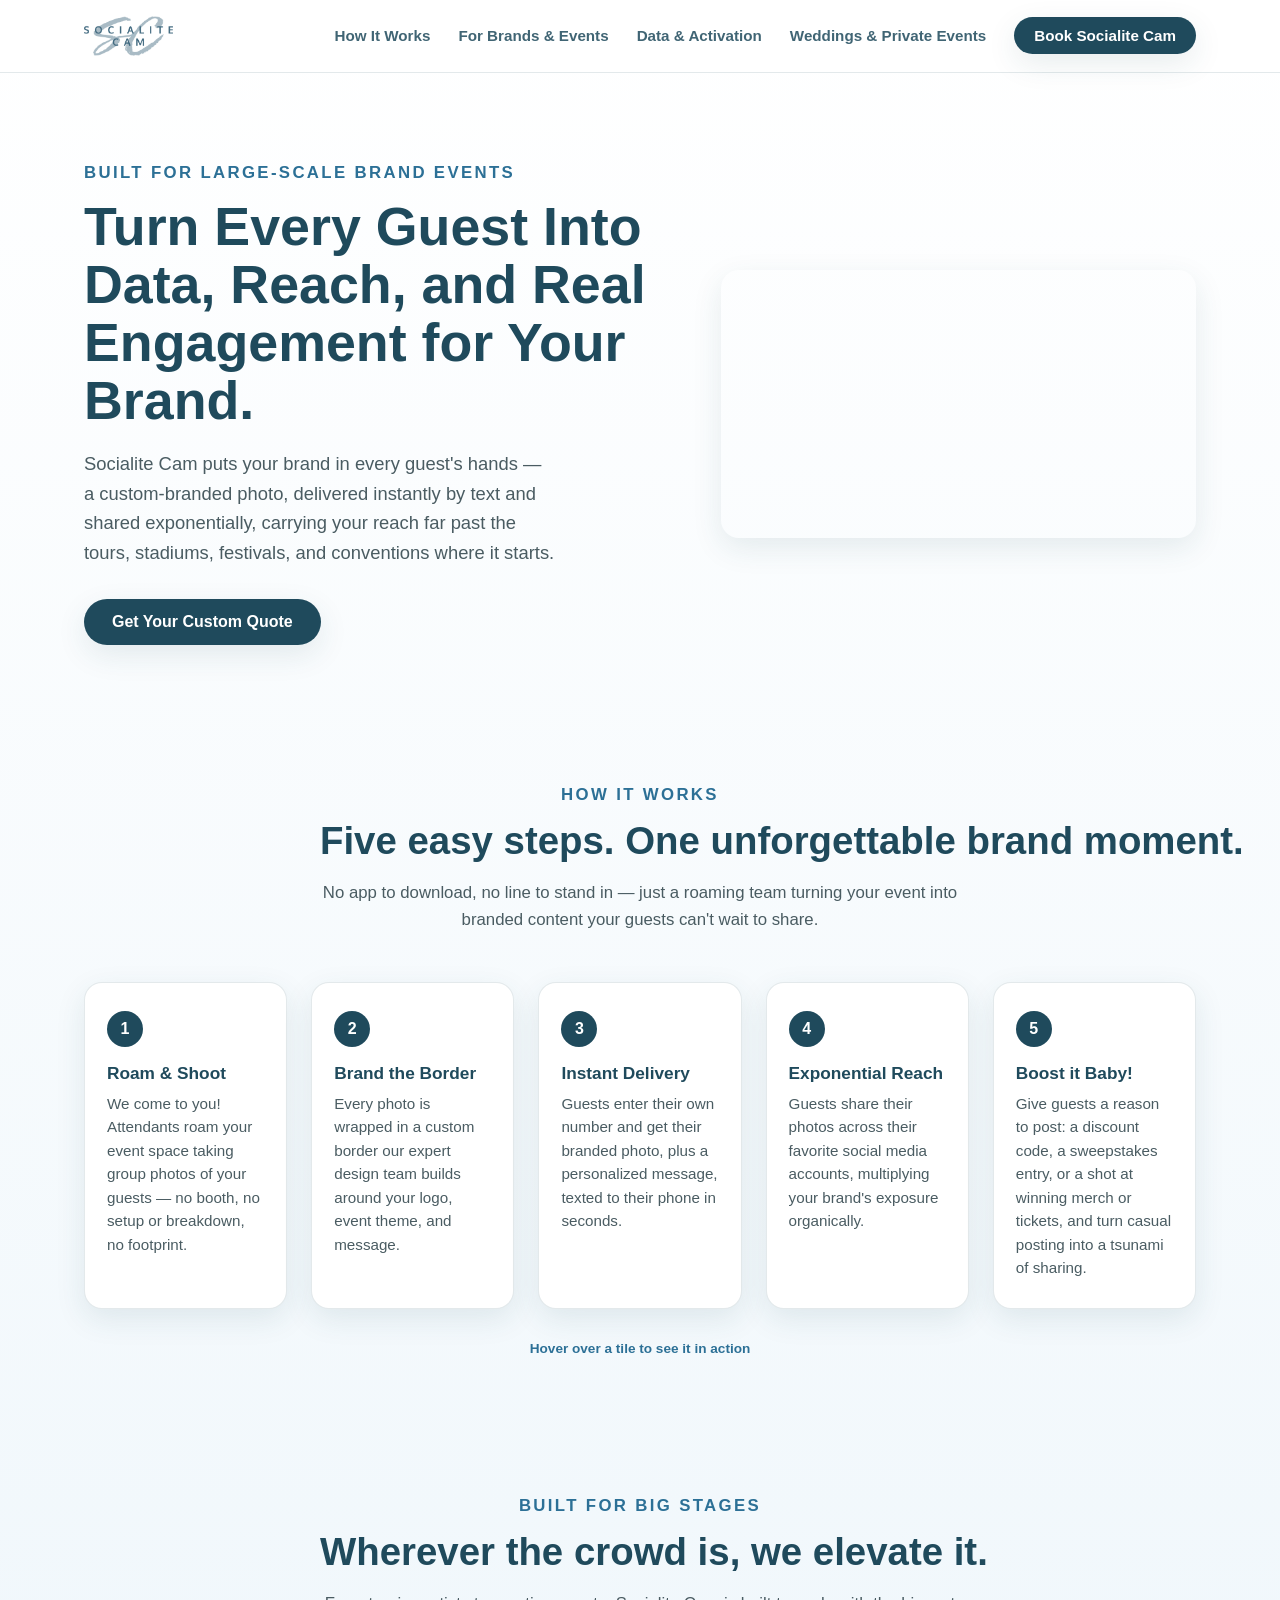
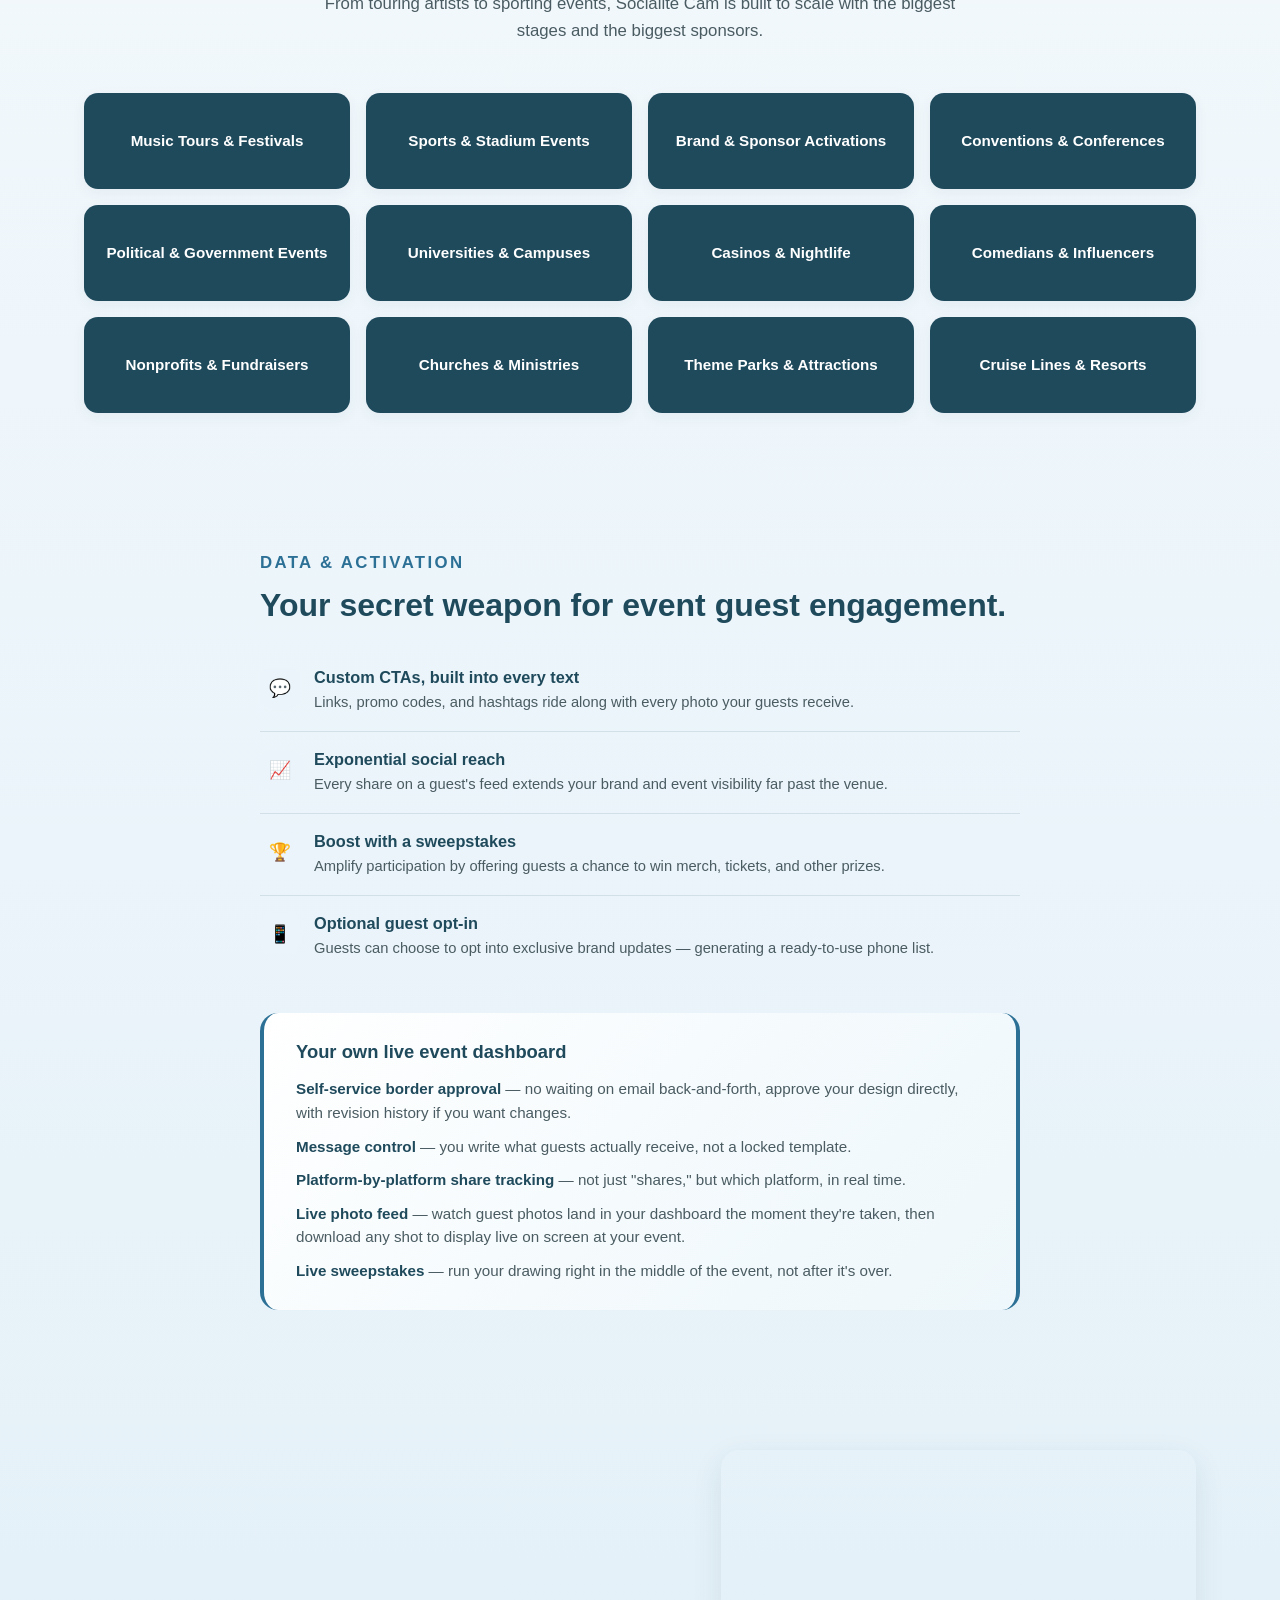
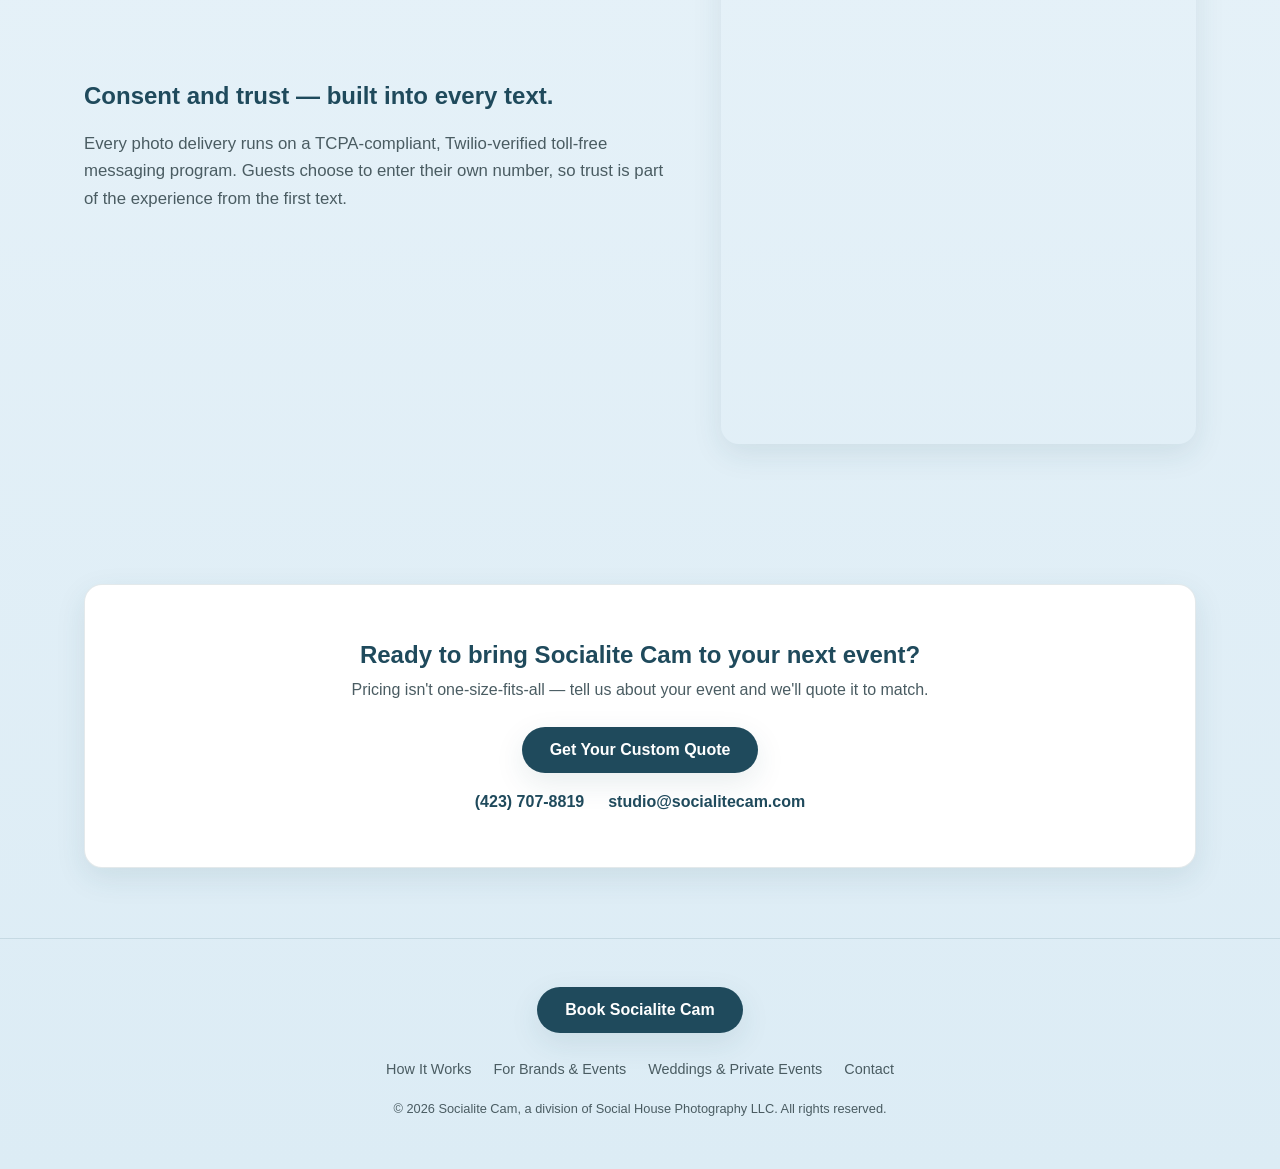
==== index.html @ a81a9933 "Fix How It Works heading centering and update copy to Five easy steps" ====
<!doctype html>
<html lang="en">
<head>
<meta charset="UTF-8" />
<meta name="viewport" content="width=device-width, initial-scale=1.0" />
<title>Socialite Cam — The Roaming Photo Experience for Brands Who Think Big</title>
<meta name="description" content="Socialite Cam is the branded, roaming photo experience for large-scale events — instant MMS delivery, custom activations, and exponential social reach." />
<link rel="stylesheet" href="assets/css/style.css" />
</head>
<body>

<nav class="site-nav">
  <div class="wrap">
    <a href="index.html" class="brand-logo">
      <img src="assets/images/SoCam Button2.png" alt="Socialite Cam" />
    </a>
    <ul class="nav-links">
      <li><a href="#how-it-works">How It Works</a></li>
      <li><a href="#for-brands">For Brands &amp; Events</a></li>
      <li><a href="#activation">Data &amp; Activation</a></li>
      <li><a href="weddings.html">Weddings &amp; Private Events</a></li>
      <li><a href="#contact" class="nav-cta">Book Socialite Cam</a></li>
    </ul>
    <button class="nav-toggle" aria-label="Toggle menu">&#9776;</button>
  </div>
</nav>

<header class="hero">
  <div class="wrap">
    <div>
      <div class="eyebrow">Built for large-scale brand events</div>
      <h1>Turn Every Guest Into Data, Reach, and Real Engagement for Your Brand.</h1>
      <p class="lede">Socialite Cam puts your brand in every guest's hands — a custom-branded photo, delivered instantly by text and shared exponentially, carrying your reach far past the tours, stadiums, festivals, and conventions where it starts.</p>
      <div class="hero-ctas">
        <a href="#contact" class="btn btn-primary">Get Your Custom Quote</a>
      </div>
    </div>
    <div class="hero-media">
      <video class="hero-video" autoplay muted loop playsinline>
        <source src="assets/videos/SoCam-Horizontal-1.mp4" type="video/mp4" />
      </video>
    </div>
  </div>
</header>

<section id="how-it-works">
  <div class="wrap">
    <div class="section-head">
      <div class="eyebrow">How It Works</div>
      <h2 class="nowrap-heading">Five easy steps. One unforgettable brand moment.</h2>
      <p>No app to download, no line to stand in — just a roaming team turning your event into branded content your guests can't wait to share.</p>
    </div>
    <div class="steps">
      <div class="step-card">
        <div class="step-num">1</div>
        <h3>Roam &amp; Shoot</h3>
        <p>We come to you! Attendants roam your event space taking group photos of your guests — no booth, no setup or breakdown, no footprint.</p>
        <img class="step-reveal" src="assets/images/how it works/Roam & Shoot.png" alt="" loading="lazy" />
      </div>
      <div class="step-card">
        <div class="step-num">2</div>
        <h3>Brand the Border</h3>
        <p>Every photo is wrapped in a custom border our expert design team builds around your logo, event theme, and message.</p>
        <img class="step-reveal step-reveal--wide" src="assets/images/how it works/IMP_0015.JPG" alt="" loading="lazy" />
      </div>
      <div class="step-card">
        <div class="step-num">3</div>
        <h3>Instant Delivery</h3>
        <p>Guests enter their own number and get their branded photo, plus a personalized message, texted to their phone in seconds.</p>
        <img class="step-reveal" src="assets/images/how it works/Instant Delivery.png" alt="" loading="lazy" />
      </div>
      <div class="step-card">
        <div class="step-num">4</div>
        <h3>Exponential Reach</h3>
        <p>Guests share their photos across their favorite social media accounts, multiplying your brand's exposure organically.</p>
        <img class="step-reveal step-reveal--wide-sm" src="assets/images/how it works/Exponential Reach.png" alt="" loading="lazy" />
      </div>
      <div class="step-card">
        <div class="step-num">5</div>
        <h3>Boost it Baby!</h3>
        <p>Give guests a reason to post: a discount code, a sweepstakes entry, or a shot at winning merch or tickets, and turn casual posting into a tsunami of sharing.</p>
        <img class="step-reveal" src="assets/images/how it works/Boost It Baby.png" alt="" loading="lazy" />
      </div>
    </div>
    <p class="steps-hint">
      <span class="hint-hover">Hover over a tile to see it in action</span>
      <span class="hint-tap">Tap a tile to see it in action</span>
    </p>
  </div>
</section>

<section id="for-brands">
  <div class="wrap">
    <div class="section-head">
      <div class="eyebrow">Built For Big Stages</div>
      <h2 class="nowrap-heading">Wherever the crowd is, we elevate it.</h2>
      <p>From touring artists to sporting events, Socialite Cam is built to scale with the biggest stages and the biggest sponsors.</p>
    </div>
    <div class="vert-grid">
      <div class="vert-tile">Music Tours &amp; Festivals</div>
      <div class="vert-tile">Sports &amp; Stadium Events</div>
      <div class="vert-tile">Brand &amp; Sponsor Activations</div>
      <div class="vert-tile">Conventions &amp; Conferences</div>
      <div class="vert-tile">Political &amp; Government Events</div>
      <div class="vert-tile">Universities &amp; Campuses</div>
      <div class="vert-tile">Casinos &amp; Nightlife</div>
      <div class="vert-tile">Comedians &amp; Influencers</div>
      <div class="vert-tile">Nonprofits &amp; Fundraisers</div>
      <div class="vert-tile">Churches &amp; Ministries</div>
      <div class="vert-tile">Theme Parks &amp; Attractions</div>
      <div class="vert-tile">Cruise Lines &amp; Resorts</div>
    </div>
  </div>
</section>

<section id="activation">
  <div class="wrap">
    <div class="feature-full">
      <div class="eyebrow">Data &amp; Activation</div>
      <h2 style="color:var(--sc-navy); font-size:2rem; margin-top:0;">Your secret weapon for event guest engagement.</h2>
      <ul class="feature-list">
        <li>
          <div class="feature-icon">&#128172;</div>
          <div>
            <h4>Custom CTAs, built into every text</h4>
            <p>Links, promo codes, and hashtags ride along with every photo your guests receive.</p>
          </div>
        </li>
        <li>
          <div class="feature-icon">&#128200;</div>
          <div>
            <h4>Exponential social reach</h4>
            <p>Every share on a guest's feed extends your brand and event visibility far past the venue.</p>
          </div>
        </li>
        <li>
          <div class="feature-icon">&#127942;</div>
          <div>
            <h4>Boost with a sweepstakes</h4>
            <p>Amplify participation by offering guests a chance to win merch, tickets, and other prizes.</p>
          </div>
        </li>
        <li>
          <div class="feature-icon">&#128241;</div>
          <div>
            <h4>Optional guest opt-in</h4>
            <p>Guests can choose to opt into exclusive brand updates — generating a ready-to-use phone list.</p>
          </div>
        </li>
      </ul>
      <div class="dashboard-breakout">
        <h3>Your own live event dashboard</h3>
        <ul class="dashboard-points">
          <li><strong>Self-service border approval</strong> — no waiting on email back-and-forth, approve your design directly, with revision history if you want changes.</li>
          <li><strong>Message control</strong> — you write what guests actually receive, not a locked template.</li>
          <li><strong>Platform-by-platform share tracking</strong> — not just "shares," but which platform, in real time.</li>
          <li><strong>Live photo feed</strong> — watch guest photos land in your dashboard the moment they're taken, then download any shot to display live on screen at your event.</li>
          <li><strong>Live sweepstakes</strong> — run your drawing right in the middle of the event, not after it's over.</li>
        </ul>
      </div>
    </div>
  </div>
</section>

<section id="trust">
  <div class="wrap">
    <div class="feature-split">
      <div class="trust-card">
        <h2>Consent and trust — built into every text.</h2>
        <p>Every photo delivery runs on a TCPA-compliant, Twilio-verified toll-free messaging program. Guests choose to enter their own number, so trust is part of the experience from the first text.</p>
      </div>
      <div class="hero-media">
        <div class="hero-carousel" id="trustCarousel"></div>
      </div>
    </div>
  </div>
</section>

<section id="contact">
  <div class="wrap">
    <div class="cta-band">
      <h2>Ready to bring Socialite Cam to your next event?</h2>
      <p>Pricing isn't one-size-fits-all — tell us about your event and we'll quote it to match.</p>
      <a href="mailto:studio@socialitecam.com" class="btn btn-primary">Get Your Custom Quote</a>
      <div class="contact-links">
        <a href="tel:+14237078819">(423) 707-8819</a>
        <a href="mailto:studio@socialitecam.com">studio@socialitecam.com</a>
      </div>
    </div>
  </div>
</section>

<footer class="site-footer">
  <div class="wrap footer-top">
    <a href="mailto:studio@socialitecam.com" class="btn btn-primary">Book Socialite Cam</a>
  </div>
  <div class="wrap">
    <ul class="footer-links">
      <li><a href="#how-it-works">How It Works</a></li>
      <li><a href="#for-brands">For Brands &amp; Events</a></li>
      <li><a href="weddings.html">Weddings &amp; Private Events</a></li>
      <li><a href="#contact">Contact</a></li>
    </ul>
  </div>
  <p class="footer-fine">&copy; 2026 Socialite Cam, a division of Social House Photography LLC. All rights reserved.</p>
</footer>

<script src="assets/js/main.js"></script>
</body>
</html>
---- assets/css/style.css ----
:root {
  --sc-navy: #1f4a5c;
  --sc-blue: #2c7096;
  --sc-blue-light: #5b9bc2;
  --sc-bg-light: #eaf4fa;
  --sc-white: #ffffff;
  --sc-ink: #1c2b30;
  --sc-ink-soft: #4a5c62;
  --sc-border: rgba(31, 74, 92, 0.12);
  --sc-shadow: 0 10px 30px rgba(31, 74, 92, 0.10);
  --sc-radius: 18px;
  --sc-max: 1160px;
}

* { box-sizing: border-box; }

html { }

body {
  margin: 0;
  font-family: -apple-system, BlinkMacSystemFont, "Segoe UI", Helvetica, Arial, sans-serif;
  color: var(--sc-ink);
  background: linear-gradient(180deg, #ffffff 0%, #eef6fb 45%, #dcecf5 100%);
  min-height: 100vh;
}

img { max-width: 100%; display: block; }

a { color: inherit; }

.wrap {
  max-width: var(--sc-max);
  margin: 0 auto;
  padding: 0 24px;
}

/* ---------- Nav ---------- */
.site-nav {
  position: sticky;
  top: 0;
  z-index: 100;
  background: rgba(255, 255, 255, 0.82);
  backdrop-filter: saturate(180%) blur(14px);
  -webkit-backdrop-filter: saturate(180%) blur(14px);
  border-bottom: 1px solid var(--sc-border);
}

.site-nav .wrap {
  display: flex;
  align-items: center;
  justify-content: space-between;
  height: 72px;
}

.brand-logo img {
  height: 40px;
  width: auto;
}

.nav-links {
  display: flex;
  align-items: center;
  gap: 28px;
  list-style: none;
  margin: 0;
  padding: 0;
}

.nav-links a {
  text-decoration: none;
  font-size: 0.95rem;
  font-weight: 600;
  color: var(--sc-navy);
  opacity: 0.85;
  transition: opacity 0.15s ease;
}

.nav-links a:hover { opacity: 1; }

.nav-cta {
  background: var(--sc-navy);
  color: var(--sc-white) !important;
  padding: 10px 20px;
  border-radius: 999px;
  opacity: 1 !important;
  box-shadow: var(--sc-shadow);
}

.nav-toggle {
  display: none;
  background: none;
  border: none;
  font-size: 1.6rem;
  color: var(--sc-navy);
  cursor: pointer;
}

/* ---------- Buttons ---------- */
.btn {
  display: inline-flex;
  align-items: center;
  gap: 8px;
  padding: 14px 28px;
  border-radius: 999px;
  font-weight: 700;
  font-size: 1rem;
  text-decoration: none;
  border: none;
  cursor: pointer;
  transition: transform 0.15s ease, box-shadow 0.15s ease;
}

.btn-primary {
  background: var(--sc-navy);
  color: var(--sc-white);
  box-shadow: var(--sc-shadow);
}

.btn-primary:hover { transform: translateY(-2px); }

.btn-ghost {
  background: transparent;
  color: var(--sc-navy);
  border: 2px solid var(--sc-navy);
}

.btn-ghost:hover { background: rgba(31, 74, 92, 0.06); }

/* ---------- Hero ---------- */
.hero {
  padding: 90px 0 70px;
}

.hero .wrap {
  display: grid;
  grid-template-columns: 1.1fr 0.9fr;
  gap: 56px;
  align-items: center;
}

.eyebrow {
  text-transform: uppercase;
  letter-spacing: 0.14em;
  font-size: 1.05rem;
  font-weight: 700;
  color: var(--sc-blue);
  margin-bottom: 14px;
}

.hero h1 {
  font-size: clamp(2.2rem, 4.2vw, 3.4rem);
  line-height: 1.08;
  margin: 0 0 20px;
  color: var(--sc-navy);
}

.hero p.lede {
  font-size: 1.15rem;
  line-height: 1.6;
  color: var(--sc-ink-soft);
  margin: 0 0 32px;
  max-width: 46ch;
}

.hero-ctas { display: flex; gap: 14px; flex-wrap: wrap; }

.hero-media {
  width: 100%;
  margin-left: auto;
}

.hero-carousel {
  position: relative;
  width: 100%;
  border-radius: var(--sc-radius);
  overflow: hidden;
  box-shadow: var(--sc-shadow);
  background: transparent;
  aspect-ratio: 4/5;
  transition: aspect-ratio 0.5s ease;
}

.hero-video {
  display: block;
  width: 100%;
  aspect-ratio: 16/9;
  border-radius: var(--sc-radius);
  box-shadow: var(--sc-shadow);
  object-fit: cover;
}

.carousel-slide {
  position: absolute;
  inset: 0;
  width: 100%;
  height: 100%;
  object-fit: contain;
  opacity: 0;
  transition: opacity 0.8s ease;
}

.carousel-slide.active { opacity: 1; }

/* ---------- Sections ---------- */
section { padding: 70px 0; scroll-margin-top: 100px; }

.section-head {
  text-align: center;
  max-width: 640px;
  margin: 0 auto 48px;
}

.section-head .eyebrow { justify-content: center; display: flex; }

.section-head h2 {
  font-size: clamp(1.8rem, 3vw, 2.4rem);
  color: var(--sc-navy);
  margin: 0 0 12px;
}

@media (min-width: 700px) {
  .nowrap-heading {
    white-space: nowrap;
    width: fit-content;
    margin-left: auto;
    margin-right: auto;
  }
}

.section-head p {
  color: var(--sc-ink-soft);
  font-size: 1.05rem;
  line-height: 1.6;
}

/* ---------- How it works ---------- */
.steps {
  display: grid;
  grid-template-columns: repeat(auto-fit, minmax(200px, 1fr));
  gap: 24px;
}

.step-card {
  position: relative;
  z-index: 1;
  background: var(--sc-white);
  border-radius: var(--sc-radius);
  padding: 28px 22px;
  box-shadow: var(--sc-shadow);
  border: 1px solid var(--sc-border);
}

.step-reveal {
  position: absolute;
  top: 50%;
  left: 50%;
  width: auto;
  height: auto;
  max-width: min(440px, 85vw);
  max-height: 60vh;
  object-fit: contain;
  border-radius: 12px;
  opacity: 0;
  transform: translate(-50%, -50%) scale(0.85);
  transition: transform 0.35s ease, opacity 0.35s ease, box-shadow 0.35s ease;
  pointer-events: none;
}

.step-reveal.step-reveal--wide {
  max-width: min(640px, 90vw);
}

.step-reveal.step-reveal--wide-sm {
  max-width: min(560px, 88vw);
  max-height: 68vh;
}

.step-card:hover,
.step-card.active {
  z-index: 20;
}

.step-card:hover .step-reveal,
.step-card.active .step-reveal {
  opacity: 1;
  transform: translate(-50%, -50%) scale(1);
  box-shadow: 0 24px 50px rgba(0, 0, 0, 0.35);
}

.step-num {
  width: 36px;
  height: 36px;
  border-radius: 50%;
  background: var(--sc-navy);
  color: var(--sc-white);
  display: flex;
  align-items: center;
  justify-content: center;
  font-weight: 700;
  margin-bottom: 16px;
}

.step-card h3 { margin: 0 0 8px; font-size: 1.08rem; color: var(--sc-navy); }
.step-card p { margin: 0; color: var(--sc-ink-soft); font-size: 0.95rem; line-height: 1.55; }

.steps-hint {
  margin: 32px 0 0;
  text-align: center;
  font-size: 0.85rem;
  font-weight: 600;
  color: var(--sc-blue);
}

.hint-tap { display: none; }

@media (hover: none) {
  .hint-hover { display: none; }
  .hint-tap { display: inline; }
}

/* ---------- Verticals grid ---------- */
.vert-grid {
  display: grid;
  grid-template-columns: repeat(4, 1fr);
  gap: 16px;
}

.vert-tile {
  display: flex;
  align-items: center;
  justify-content: center;
  min-height: 96px;
  background: var(--sc-navy);
  border: 1px solid var(--sc-border);
  border-radius: 14px;
  padding: 20px 16px;
  text-align: center;
  font-weight: 600;
  color: var(--sc-white);
  font-size: 0.95rem;
  box-shadow: 0 4px 14px rgba(31, 74, 92, 0.06);
  transition: transform 0.2s ease, box-shadow 0.2s ease;
}

.vert-tile:hover {
  transform: scale(1.05) rotate(-1deg);
  box-shadow: 0 10px 22px rgba(31, 74, 92, 0.18);
}

/* ---------- Feature list (data & activation) ---------- */
.feature-split {
  display: grid;
  grid-template-columns: 1fr 1fr;
  gap: 56px;
  align-items: center;
}

#trust .feature-split {
  grid-template-columns: 1.1fr 0.9fr;
}

.feature-full {
  max-width: 760px;
  margin: 0 auto;
}

.feature-list { list-style: none; margin: 0; padding: 0; }

.feature-list li {
  display: flex;
  gap: 14px;
  padding: 18px 0;
  border-bottom: 1px solid var(--sc-border);
}

.feature-list li:last-child { border-bottom: none; }

.feature-icon {
  flex: none;
  width: 40px;
  height: 40px;
  border-radius: 10px;
  background: var(--sc-bg-light);
  color: var(--sc-navy);
  display: flex;
  align-items: center;
  justify-content: center;
  font-size: 1.1rem;
}

.feature-list h4 { margin: 0 0 4px; color: var(--sc-navy); font-size: 1.02rem; }
.feature-list p { margin: 0; color: var(--sc-ink-soft); font-size: 0.92rem; line-height: 1.5; }

.feature-media img { border-radius: var(--sc-radius); box-shadow: var(--sc-shadow); }

.dashboard-breakout {
  margin-top: 36px;
  padding: 28px 32px;
  background: linear-gradient(135deg, #ffffff 0%, #f6fbfd 45%, #eef7fb 100%);
  border-radius: var(--sc-radius);
  border-left: 4px solid var(--sc-blue);
  border-right: 4px solid var(--sc-blue);
}

.dashboard-breakout h3 {
  margin: 0 0 14px;
  color: var(--sc-navy);
  font-size: 1.15rem;
}

.dashboard-points {
  margin: 0;
  padding: 0;
  list-style: none;
  display: flex;
  flex-direction: column;
  gap: 10px;
}

.dashboard-points li {
  color: var(--sc-ink-soft);
  font-size: 0.95rem;
  line-height: 1.55;
}

.dashboard-points strong {
  color: var(--sc-navy);
}

/* ---------- Trust ---------- */
.trust-card {
  text-align: left;
}

.trust-card h2 { margin-top: 0; color: var(--sc-navy); }
.trust-card p { color: var(--sc-ink-soft); font-size: 1.05rem; line-height: 1.65; margin: 0; }

/* ---------- CTA / contact ---------- */
.cta-band {
  background: var(--sc-white);
  border: 1px solid var(--sc-border);
  border-radius: var(--sc-radius);
  padding: 56px;
  text-align: center;
  box-shadow: var(--sc-shadow);
}

.cta-band h2 { color: var(--sc-navy); margin: 0 0 12px; }
.cta-band p { color: var(--sc-ink-soft); margin: 0 0 28px; }

.contact-links {
  display: flex;
  gap: 24px;
  justify-content: center;
  flex-wrap: wrap;
  margin-top: 20px;
  font-weight: 600;
  color: var(--sc-navy);
}

.contact-links a { text-decoration: none; }
.contact-links a:hover { text-decoration: underline; }

/* ---------- Reassurance banner (private page) ---------- */
.reassure {
  background: var(--sc-bg-light);
  border: 1px solid var(--sc-border);
  border-radius: var(--sc-radius);
  padding: 32px 40px;
  display: flex;
  align-items: center;
  gap: 24px;
  max-width: 900px;
  margin: 0 auto;
}

.reassure .mark {
  flex: none;
  width: 52px;
  height: 52px;
  border-radius: 50%;
  background: var(--sc-navy);
  color: var(--sc-white);
  display: flex;
  align-items: center;
  justify-content: center;
  font-size: 1.4rem;
  font-weight: 700;
}

.reassure h3 { margin: 0 0 6px; color: var(--sc-navy); }
.reassure p { margin: 0; color: var(--sc-ink-soft); line-height: 1.55; }

/* ---------- Gallery ---------- */
.gallery {
  display: grid;
  grid-template-columns: repeat(3, 1fr);
  gap: 18px;
}

.gallery img {
  border-radius: 14px;
  aspect-ratio: 4/5;
  object-fit: cover;
  box-shadow: var(--sc-shadow);
}

/* ---------- Footer ---------- */
.site-footer {
  padding: 48px 0 40px;
  border-top: 1px solid var(--sc-border);
}

.site-footer .wrap {
  display: flex;
  justify-content: center;
  align-items: center;
  flex-wrap: wrap;
  gap: 20px;
}

.site-footer .footer-top {
  margin-bottom: 28px;
}

.footer-links {
  display: flex;
  gap: 22px;
  list-style: none;
  margin: 0;
  padding: 0;
  font-size: 0.9rem;
  color: var(--sc-ink-soft);
}

.footer-links a { text-decoration: none; }
.footer-links a:hover { text-decoration: underline; }

.footer-fine { font-size: 0.8rem; color: var(--sc-ink-soft); text-align: center; margin-top: 24px; }

/* ---------- Responsive ---------- */
@media (max-width: 900px) {
  .hero .wrap { grid-template-columns: 1fr; }
  .hero-media { order: -1; }
  .steps { grid-template-columns: repeat(2, 1fr); }
  .vert-grid { grid-template-columns: repeat(2, 1fr); }
  .feature-split { grid-template-columns: 1fr; }
  .gallery { grid-template-columns: repeat(2, 1fr); }
  .nav-links {
    position: fixed;
    top: 72px;
    left: 0;
    right: 0;
    background: var(--sc-white);
    flex-direction: column;
    align-items: flex-start;
    padding: 20px 24px 28px;
    border-bottom: 1px solid var(--sc-border);
    display: none;
    gap: 16px;
  }
  .nav-links.open { display: flex; }
  .nav-toggle { display: block; }
  .reassure { flex-direction: column; text-align: center; }
}

@media (max-width: 560px) {
  .steps { grid-template-columns: 1fr; }
  .vert-grid { grid-template-columns: 1fr 1fr; }
  .gallery { grid-template-columns: 1fr 1fr; }
  .cta-band { padding: 36px 22px; }
}

/* ---------- Dark mode ---------- */
@media (prefers-color-scheme: dark) {
  body {
    background: linear-gradient(180deg, #0f1e24 0%, #142b34 50%, #0c1a20 100%);
    color: #eaf2f5;
  }
  .site-nav { background: rgba(15, 30, 36, 0.82); border-bottom-color: rgba(255,255,255,0.08); }
  .nav-links a { color: #d9ecf3; }
  .brand-logo img { filter: brightness(0) invert(1); }
  .step-card, .cta-band, .feature-list li { background: #12262e; border-color: rgba(255,255,255,0.08); }
  .step-card p, .feature-list p, .cta-band p, .section-head p, .hero p.lede, .footer-links, .footer-fine, .contact-links { color: #a9c2ca; }
  .dashboard-breakout { background: linear-gradient(135deg, #0f1e24 0%, #15303a 50%, #0f1e24 100%); }
  .dashboard-points li { color: #a9c2ca; }
  .dashboard-breakout h3, .dashboard-points strong { color: #eaf2f5; }
  .reassure { background: #12262e; border-color: rgba(255,255,255,0.08); }
  .site-footer { border-top-color: rgba(255,255,255,0.08); }
  .btn-ghost { color: #eaf2f5; border-color: #eaf2f5; }
  .nav-links.open { background: #0f1e24; }
}
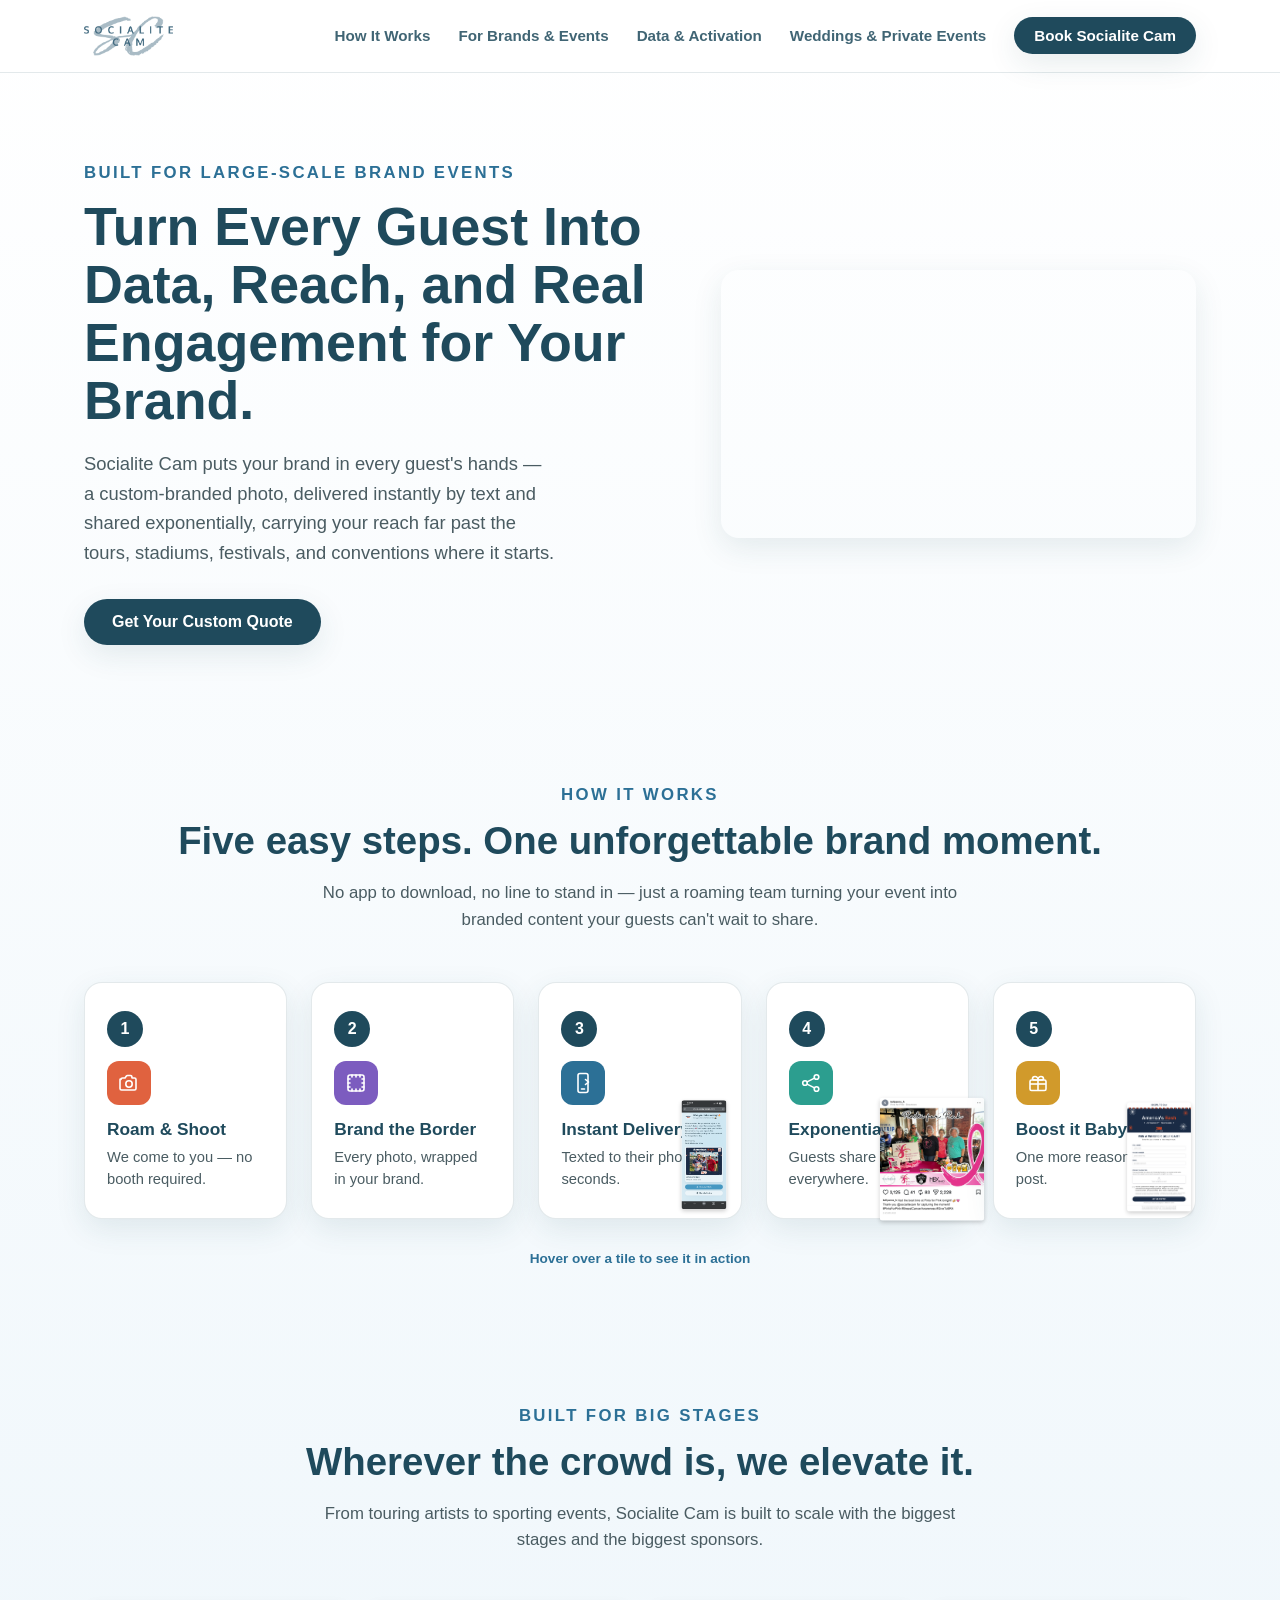
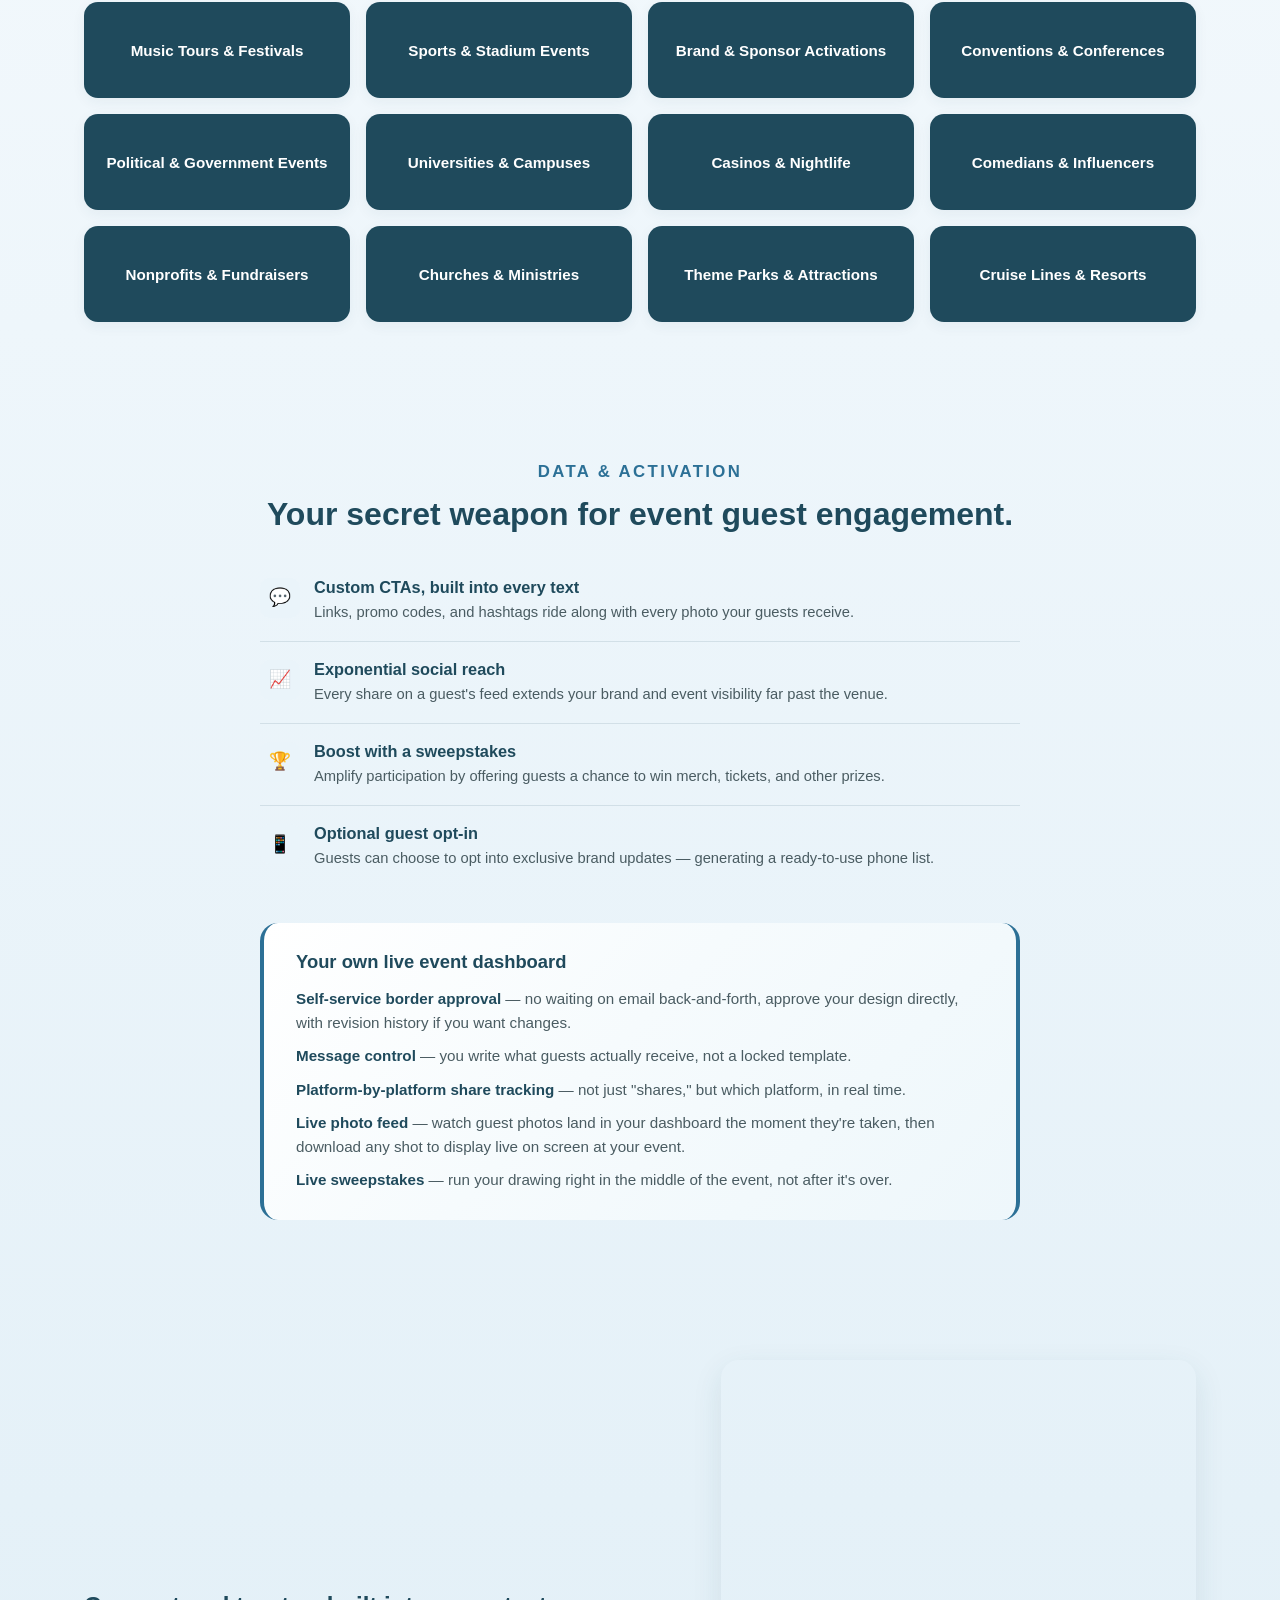
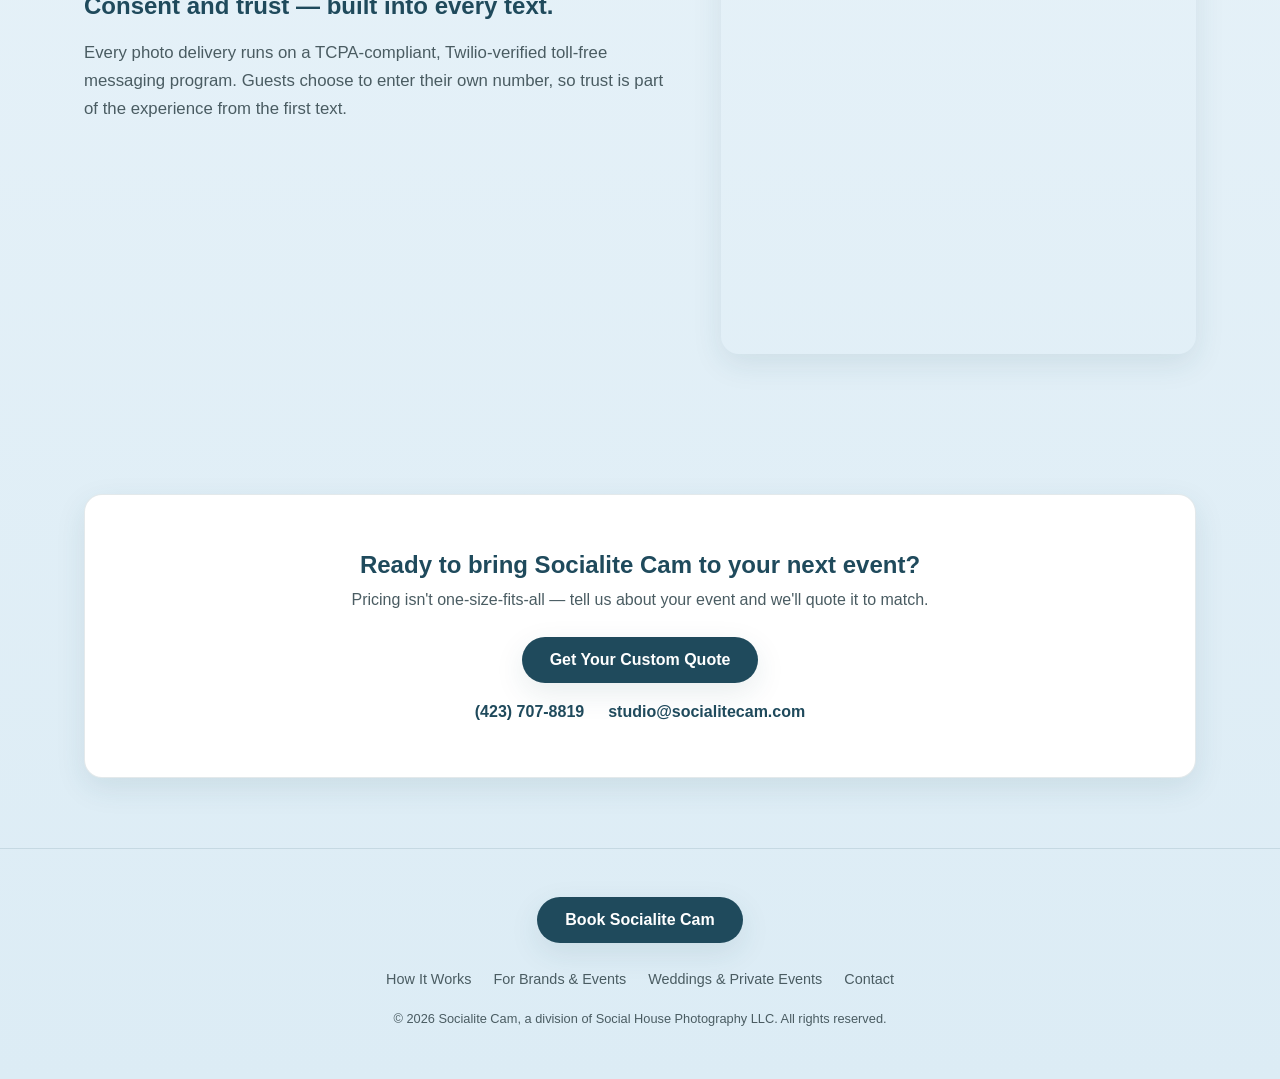
==== commit 97f1bfdd: "Redesign How It Works tiles: colorful icons, always-visible summary + photo peek, full reveal with c" ====
--- a/index.html
+++ b/index.html
@@ -53,33 +53,63 @@
     <div class="steps">
       <div class="step-card">
         <div class="step-num">1</div>
+        <div class="step-icon step-icon--coral">
+          <svg viewBox="0 0 24 24" fill="none" xmlns="http://www.w3.org/2000/svg"><path d="M4 8.5C4 7.67 4.67 7 5.5 7H8l1.2-1.8c.3-.45.8-.72 1.34-.72h2.92c.54 0 1.04.27 1.34.72L15 7h2.5c.83 0 1.5.67 1.5 1.5v9c0 .83-.67 1.5-1.5 1.5h-13C3.67 19 3 18.33 3 17.5v-9c0-.28.22-.5.5-.5H4z" stroke="white" stroke-width="1.6" stroke-linejoin="round"/><circle cx="12" cy="13" r="3.2" stroke="white" stroke-width="1.6"/></svg>
+        </div>
         <h3>Roam &amp; Shoot</h3>
-        <p>We come to you! Attendants roam your event space taking group photos of your guests — no booth, no setup or breakdown, no footprint.</p>
-        <img class="step-reveal" src="assets/images/how it works/Roam & Shoot.png" alt="" loading="lazy" />
+        <p class="step-summary">We come to you — no booth required.</p>
+        <div class="step-visual">
+          <img class="step-reveal-img" src="assets/images/SHP_6106.jpg" alt="" loading="lazy" />
+          <p class="step-caption">We come to you! Attendants roam your event space taking group photos of your guests — no booth, no setup or breakdown, no footprint.</p>
+        </div>
       </div>
       <div class="step-card">
         <div class="step-num">2</div>
+        <div class="step-icon step-icon--violet">
+          <svg viewBox="0 0 24 24" fill="none" xmlns="http://www.w3.org/2000/svg"><rect x="4" y="4" width="16" height="16" rx="2" stroke="white" stroke-width="1.6"/><path d="M4 8h2M4 12h2M4 16h2M18 8h2M18 12h2M18 16h2M8 4v2M12 4v2M16 4v2M8 18v2M12 18v2M16 18v2" stroke="white" stroke-width="1.6" stroke-linecap="round"/></svg>
+        </div>
         <h3>Brand the Border</h3>
-        <p>Every photo is wrapped in a custom border our expert design team builds around your logo, event theme, and message.</p>
-        <img class="step-reveal step-reveal--wide" src="assets/images/how it works/IMP_0015.JPG" alt="" loading="lazy" />
+        <p class="step-summary">Every photo, wrapped in your brand.</p>
+        <div class="step-visual step-visual--wide">
+          <img class="step-reveal-img" src="assets/images/how it works/IMP_0015.JPG" alt="" loading="lazy" />
+          <p class="step-caption">Every photo is wrapped in a custom border our expert design team builds around your logo, event theme, and message.</p>
+        </div>
       </div>
       <div class="step-card">
         <div class="step-num">3</div>
+        <div class="step-icon step-icon--blue">
+          <svg viewBox="0 0 24 24" fill="none" xmlns="http://www.w3.org/2000/svg"><rect x="7" y="2.5" width="10" height="19" rx="2" stroke="white" stroke-width="1.6"/><path d="M10.5 18h3" stroke="white" stroke-width="1.6" stroke-linecap="round"/><path d="M14.5 8.5l3 2.5-3 2.5" stroke="white" stroke-width="1.6" stroke-linecap="round" stroke-linejoin="round"/></svg>
+        </div>
         <h3>Instant Delivery</h3>
-        <p>Guests enter their own number and get their branded photo, plus a personalized message, texted to their phone in seconds.</p>
-        <img class="step-reveal" src="assets/images/how it works/Instant Delivery.png" alt="" loading="lazy" />
+        <p class="step-summary">Texted to their phone in seconds.</p>
+        <div class="step-visual">
+          <img class="step-reveal-img" src="assets/images/how it works/Instant Delivery.png" alt="" loading="lazy" />
+          <p class="step-caption">Guests enter their own number and get their branded photo, plus a personalized message, texted to their phone in seconds.</p>
+        </div>
       </div>
       <div class="step-card">
         <div class="step-num">4</div>
+        <div class="step-icon step-icon--teal">
+          <svg viewBox="0 0 24 24" fill="none" xmlns="http://www.w3.org/2000/svg"><circle cx="6" cy="12" r="2.3" stroke="white" stroke-width="1.6"/><circle cx="17.5" cy="6" r="2.3" stroke="white" stroke-width="1.6"/><circle cx="17.5" cy="18" r="2.3" stroke="white" stroke-width="1.6"/><path d="M8.1 10.9l7.4-3.8M8.1 13.1l7.4 3.8" stroke="white" stroke-width="1.6" stroke-linecap="round"/></svg>
+        </div>
         <h3>Exponential Reach</h3>
-        <p>Guests share their photos across their favorite social media accounts, multiplying your brand's exposure organically.</p>
-        <img class="step-reveal step-reveal--wide-sm" src="assets/images/how it works/Exponential Reach.png" alt="" loading="lazy" />
+        <p class="step-summary">Guests share it everywhere.</p>
+        <div class="step-visual step-visual--wide-sm">
+          <img class="step-reveal-img" src="assets/images/how it works/Exponential Reach.png" alt="" loading="lazy" />
+          <p class="step-caption">Guests share their photos across their favorite social media accounts, multiplying your brand's exposure organically.</p>
+        </div>
       </div>
       <div class="step-card">
         <div class="step-num">5</div>
+        <div class="step-icon step-icon--gold">
+          <svg viewBox="0 0 24 24" fill="none" xmlns="http://www.w3.org/2000/svg"><rect x="4" y="9" width="16" height="10.5" rx="1.5" stroke="white" stroke-width="1.6"/><path d="M4 13h16" stroke="white" stroke-width="1.6"/><path d="M12 9v10.5" stroke="white" stroke-width="1.6"/><path d="M12 9c0-2.2-1.6-3.5-3-3.5S6.5 6.6 6.5 7.8 7.8 9 9 9h3zM12 9c0-2.2 1.6-3.5 3-3.5s2.5 1.1 2.5 2.3S16.2 9 15 9h-3z" stroke="white" stroke-width="1.6" stroke-linejoin="round"/></svg>
+        </div>
         <h3>Boost it Baby!</h3>
-        <p>Give guests a reason to post: a discount code, a sweepstakes entry, or a shot at winning merch or tickets, and turn casual posting into a tsunami of sharing.</p>
-        <img class="step-reveal" src="assets/images/how it works/Boost It Baby.png" alt="" loading="lazy" />
+        <p class="step-summary">One more reason to post.</p>
+        <div class="step-visual">
+          <img class="step-reveal-img" src="assets/images/how it works/Boost It Baby.png" alt="" loading="lazy" />
+          <p class="step-caption">Give guests a reason to post: a discount code, a sweepstakes entry, or a shot at winning merch or tickets, and turn casual posting into a tsunami of sharing.</p>
+        </div>
       </div>
     </div>
     <p class="steps-hint">
--- a/assets/css/style.css
+++ b/assets/css/style.css
@@ -219,11 +219,14 @@
 }
 
 @media (min-width: 700px) {
-  .nowrap-heading {
+  .section-head h2.nowrap-heading {
     white-space: nowrap;
     width: fit-content;
-    margin-left: auto;
-    margin-right: auto;
+    position: relative;
+    left: 50%;
+    transform: translateX(-50%);
+    margin-left: 0;
+    margin-right: 0;
   }
 }
 
@@ -250,43 +253,6 @@
   border: 1px solid var(--sc-border);
 }
 
-.step-reveal {
-  position: absolute;
-  top: 50%;
-  left: 50%;
-  width: auto;
-  height: auto;
-  max-width: min(440px, 85vw);
-  max-height: 60vh;
-  object-fit: contain;
-  border-radius: 12px;
-  opacity: 0;
-  transform: translate(-50%, -50%) scale(0.85);
-  transition: transform 0.35s ease, opacity 0.35s ease, box-shadow 0.35s ease;
-  pointer-events: none;
-}
-
-.step-reveal.step-reveal--wide {
-  max-width: min(640px, 90vw);
-}
-
-.step-reveal.step-reveal--wide-sm {
-  max-width: min(560px, 88vw);
-  max-height: 68vh;
-}
-
-.step-card:hover,
-.step-card.active {
-  z-index: 20;
-}
-
-.step-card:hover .step-reveal,
-.step-card.active .step-reveal {
-  opacity: 1;
-  transform: translate(-50%, -50%) scale(1);
-  box-shadow: 0 24px 50px rgba(0, 0, 0, 0.35);
-}
-
 .step-num {
   width: 36px;
   height: 36px;
@@ -297,11 +263,96 @@
   align-items: center;
   justify-content: center;
   font-weight: 700;
-  margin-bottom: 16px;
-}
-
-.step-card h3 { margin: 0 0 8px; font-size: 1.08rem; color: var(--sc-navy); }
-.step-card p { margin: 0; color: var(--sc-ink-soft); font-size: 0.95rem; line-height: 1.55; }
+  margin-bottom: 14px;
+}
+
+.step-icon {
+  width: 44px;
+  height: 44px;
+  border-radius: 12px;
+  display: flex;
+  align-items: center;
+  justify-content: center;
+  margin-bottom: 14px;
+}
+
+.step-icon svg { width: 24px; height: 24px; }
+
+.step-icon--coral  { background: #e0623f; }
+.step-icon--violet { background: #7c5cbf; }
+.step-icon--blue   { background: var(--sc-blue); }
+.step-icon--teal   { background: #2c9e8f; }
+.step-icon--gold   { background: #d19a2b; }
+
+.step-card h3 { margin: 0 0 6px; font-size: 1.08rem; color: var(--sc-navy); }
+.step-summary { margin: 0; color: var(--sc-ink-soft); font-size: 0.92rem; line-height: 1.5; }
+
+.step-visual {
+  position: absolute;
+  top: 80%;
+  left: 82%;
+  transform: translate(-50%, -50%) scale(0.22);
+  transition: top 0.35s ease, left 0.35s ease, transform 0.35s ease;
+  pointer-events: none;
+  z-index: 5;
+  text-align: center;
+}
+
+.step-visual .step-reveal-img {
+  width: auto;
+  height: auto;
+  max-width: min(320px, 85vw);
+  max-height: 55vh;
+  object-fit: contain;
+  border-radius: 12px;
+  box-shadow: 0 8px 20px rgba(0, 0, 0, 0.2);
+  display: block;
+}
+
+.step-visual.step-visual--wide .step-reveal-img {
+  max-width: min(560px, 90vw);
+}
+
+.step-visual.step-visual--wide-sm .step-reveal-img {
+  max-width: min(480px, 88vw);
+  max-height: 62vh;
+}
+
+.step-caption {
+  margin: 10px auto 0;
+  max-width: 260px;
+  background: var(--sc-white);
+  color: var(--sc-ink-soft);
+  font-size: 0.85rem;
+  line-height: 1.45;
+  padding: 10px 14px;
+  border-radius: 10px;
+  box-shadow: var(--sc-shadow);
+  opacity: 0;
+  transition: opacity 0.3s ease;
+}
+
+.step-card:hover,
+.step-card.active {
+  z-index: 20;
+}
+
+.step-card:hover .step-visual,
+.step-card.active .step-visual {
+  top: 50%;
+  left: 50%;
+  transform: translate(-50%, -50%) scale(1);
+}
+
+.step-card:hover .step-reveal-img,
+.step-card.active .step-reveal-img {
+  box-shadow: 0 24px 50px rgba(0, 0, 0, 0.35);
+}
+
+.step-card:hover .step-caption,
+.step-card.active .step-caption {
+  opacity: 1;
+}
 
 .steps-hint {
   margin: 32px 0 0;
@@ -362,6 +413,16 @@
 .feature-full {
   max-width: 760px;
   margin: 0 auto;
+}
+
+.feature-full > .eyebrow {
+  text-align: center;
+  justify-content: center;
+  display: flex;
+}
+
+.feature-full > h2 {
+  text-align: center;
 }
 
 .feature-list { list-style: none; margin: 0; padding: 0; }
@@ -581,7 +642,7 @@
   .nav-links a { color: #d9ecf3; }
   .brand-logo img { filter: brightness(0) invert(1); }
   .step-card, .cta-band, .feature-list li { background: #12262e; border-color: rgba(255,255,255,0.08); }
-  .step-card p, .feature-list p, .cta-band p, .section-head p, .hero p.lede, .footer-links, .footer-fine, .contact-links { color: #a9c2ca; }
+  .step-summary, .feature-list p, .cta-band p, .section-head p, .hero p.lede, .footer-links, .footer-fine, .contact-links { color: #a9c2ca; }
   .dashboard-breakout { background: linear-gradient(135deg, #0f1e24 0%, #15303a 50%, #0f1e24 100%); }
   .dashboard-points li { color: #a9c2ca; }
   .dashboard-breakout h3, .dashboard-points strong { color: #eaf2f5; }
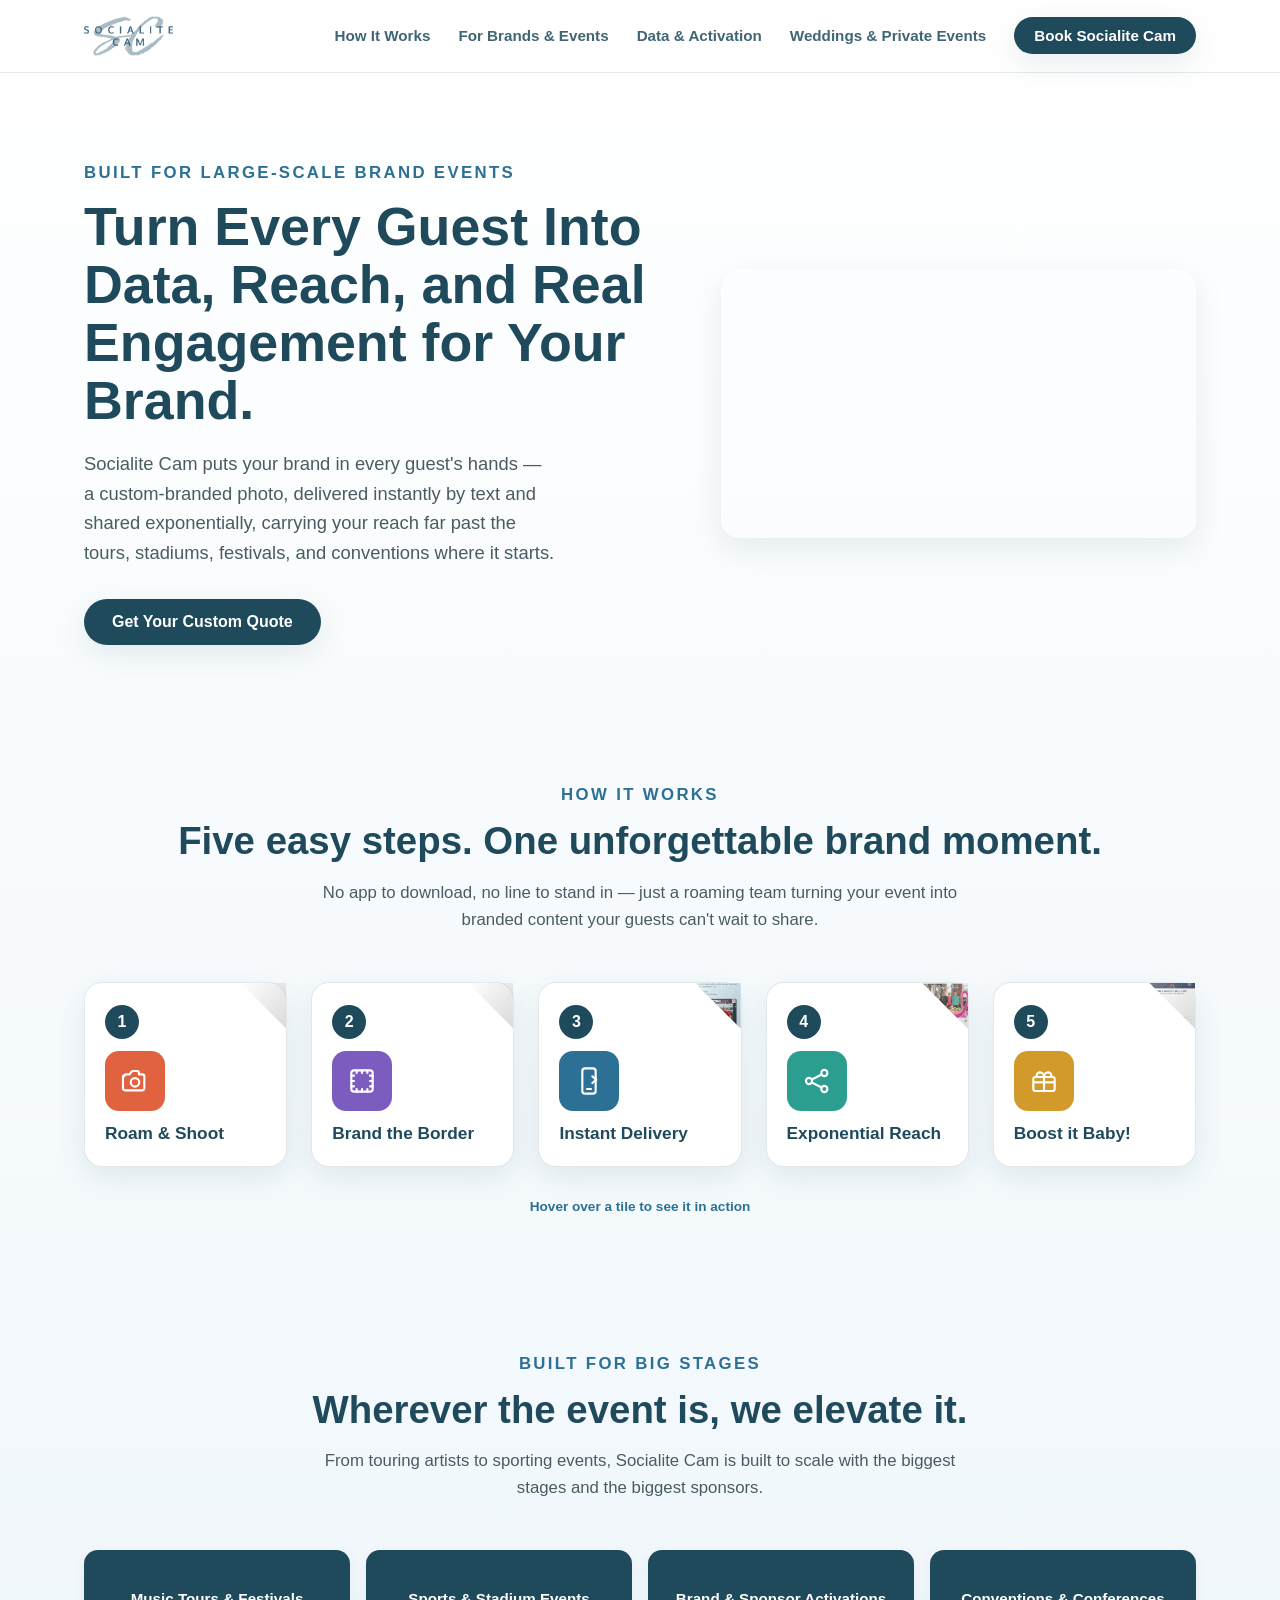
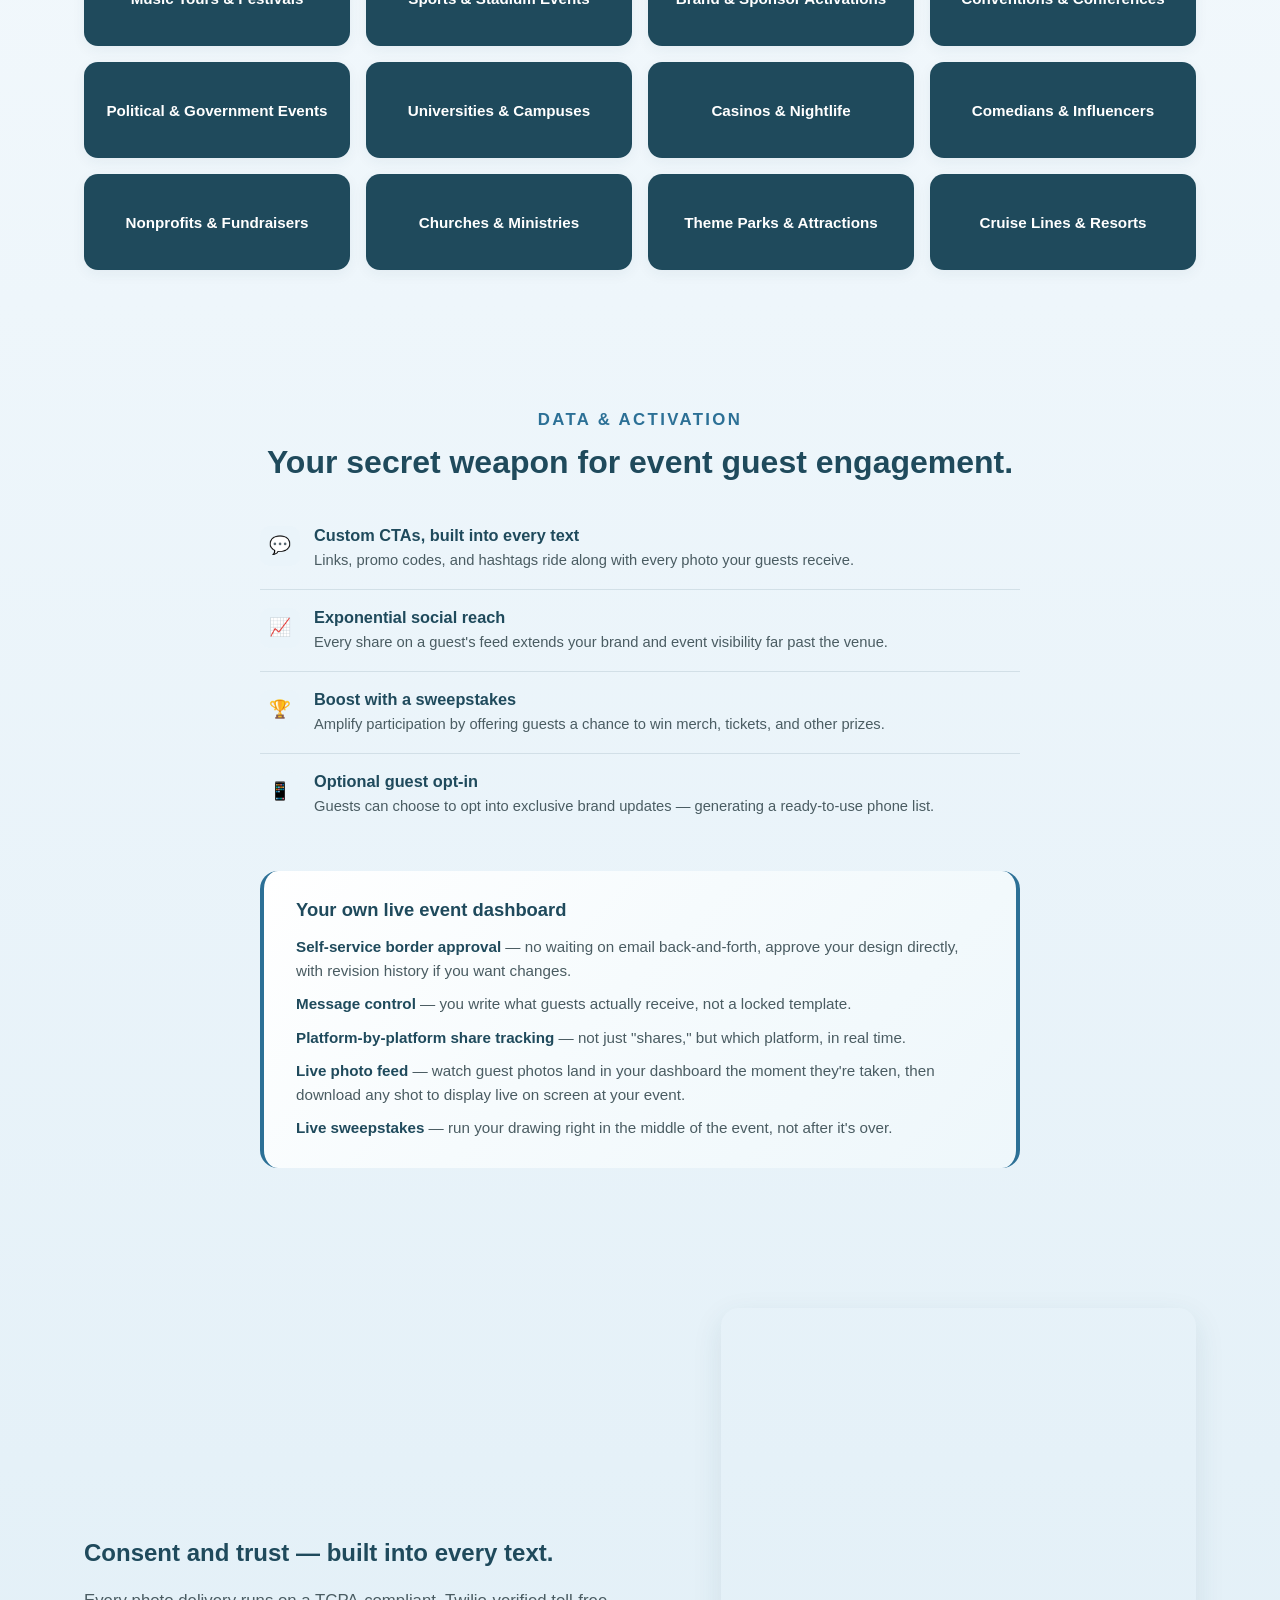
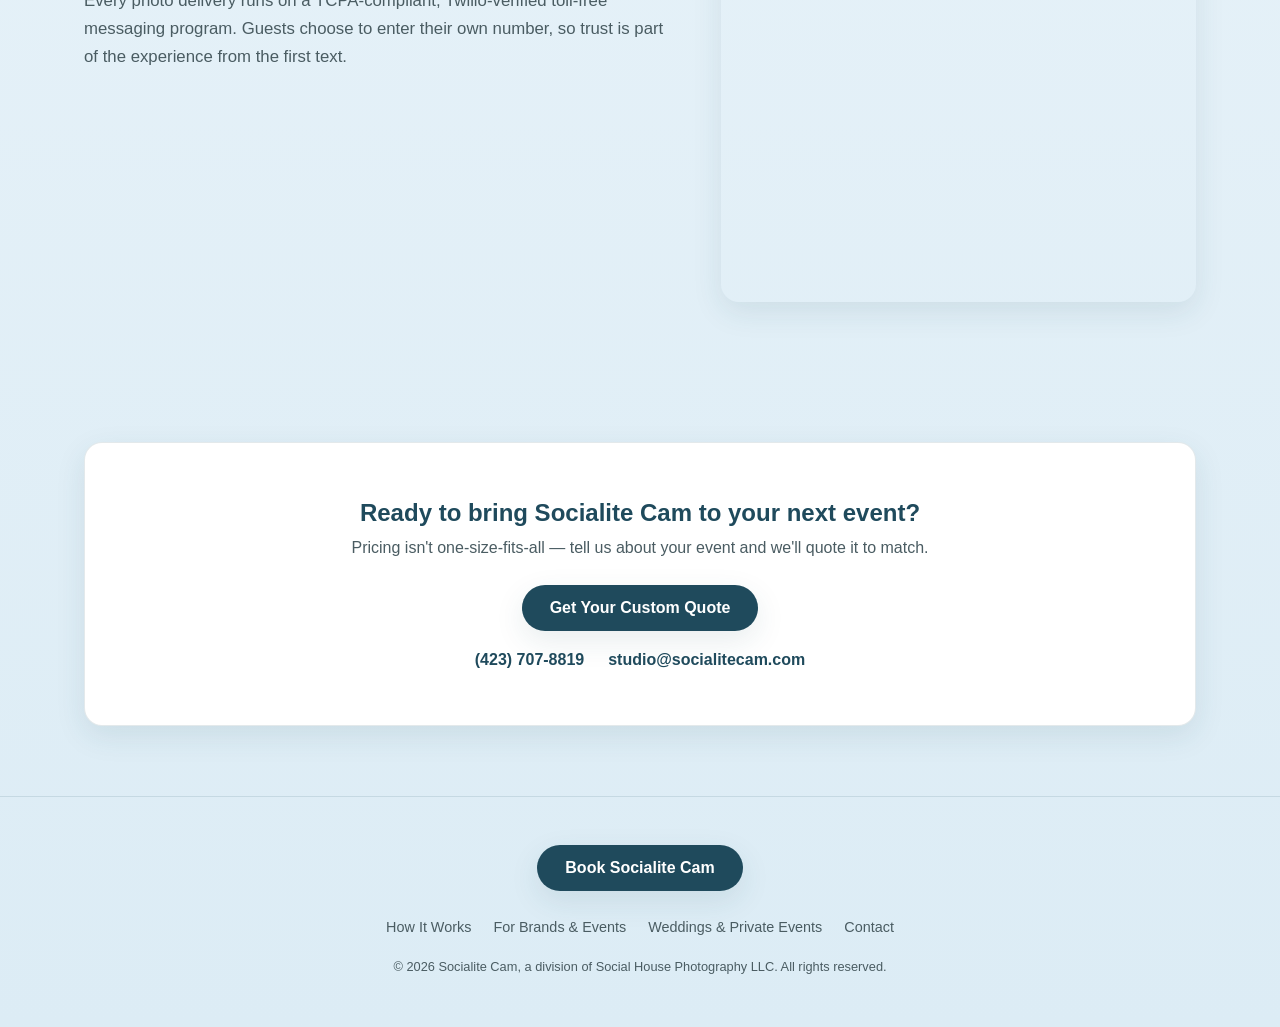
==== commit 1fbf68f5: "Redesign How It Works tiles: folded-corner peek, drop-down hover reveal, bigger icons, resized photo" ====
--- a/index.html
+++ b/index.html
@@ -53,23 +53,23 @@
     <div class="steps">
       <div class="step-card">
         <div class="step-num">1</div>
-        <div class="step-icon step-icon--coral">
+        <div class="step-fold" style="background-image:url('assets/images/SHP_6106.jpg')"></div>
+        <div class="step-icon step-icon--coral step-icon--lg">
           <svg viewBox="0 0 24 24" fill="none" xmlns="http://www.w3.org/2000/svg"><path d="M4 8.5C4 7.67 4.67 7 5.5 7H8l1.2-1.8c.3-.45.8-.72 1.34-.72h2.92c.54 0 1.04.27 1.34.72L15 7h2.5c.83 0 1.5.67 1.5 1.5v9c0 .83-.67 1.5-1.5 1.5h-13C3.67 19 3 18.33 3 17.5v-9c0-.28.22-.5.5-.5H4z" stroke="white" stroke-width="1.6" stroke-linejoin="round"/><circle cx="12" cy="13" r="3.2" stroke="white" stroke-width="1.6"/></svg>
         </div>
         <h3>Roam &amp; Shoot</h3>
-        <p class="step-summary">We come to you — no booth required.</p>
-        <div class="step-visual">
+        <div class="step-visual step-visual--wide-1">
           <img class="step-reveal-img" src="assets/images/SHP_6106.jpg" alt="" loading="lazy" />
           <p class="step-caption">We come to you! Attendants roam your event space taking group photos of your guests — no booth, no setup or breakdown, no footprint.</p>
         </div>
       </div>
       <div class="step-card">
         <div class="step-num">2</div>
-        <div class="step-icon step-icon--violet">
+        <div class="step-fold" style="background-image:url('assets/images/how it works/IMP_0015.JPG')"></div>
+        <div class="step-icon step-icon--violet step-icon--lg">
           <svg viewBox="0 0 24 24" fill="none" xmlns="http://www.w3.org/2000/svg"><rect x="4" y="4" width="16" height="16" rx="2" stroke="white" stroke-width="1.6"/><path d="M4 8h2M4 12h2M4 16h2M18 8h2M18 12h2M18 16h2M8 4v2M12 4v2M16 4v2M8 18v2M12 18v2M16 18v2" stroke="white" stroke-width="1.6" stroke-linecap="round"/></svg>
         </div>
         <h3>Brand the Border</h3>
-        <p class="step-summary">Every photo, wrapped in your brand.</p>
         <div class="step-visual step-visual--wide">
           <img class="step-reveal-img" src="assets/images/how it works/IMP_0015.JPG" alt="" loading="lazy" />
           <p class="step-caption">Every photo is wrapped in a custom border our expert design team builds around your logo, event theme, and message.</p>
@@ -77,11 +77,11 @@
       </div>
       <div class="step-card">
         <div class="step-num">3</div>
-        <div class="step-icon step-icon--blue">
+        <div class="step-fold" style="background-image:url('assets/images/how it works/Instant Delivery.png')"></div>
+        <div class="step-icon step-icon--blue step-icon--lg">
           <svg viewBox="0 0 24 24" fill="none" xmlns="http://www.w3.org/2000/svg"><rect x="7" y="2.5" width="10" height="19" rx="2" stroke="white" stroke-width="1.6"/><path d="M10.5 18h3" stroke="white" stroke-width="1.6" stroke-linecap="round"/><path d="M14.5 8.5l3 2.5-3 2.5" stroke="white" stroke-width="1.6" stroke-linecap="round" stroke-linejoin="round"/></svg>
         </div>
         <h3>Instant Delivery</h3>
-        <p class="step-summary">Texted to their phone in seconds.</p>
         <div class="step-visual">
           <img class="step-reveal-img" src="assets/images/how it works/Instant Delivery.png" alt="" loading="lazy" />
           <p class="step-caption">Guests enter their own number and get their branded photo, plus a personalized message, texted to their phone in seconds.</p>
@@ -89,11 +89,11 @@
       </div>
       <div class="step-card">
         <div class="step-num">4</div>
-        <div class="step-icon step-icon--teal">
+        <div class="step-fold" style="background-image:url('assets/images/how it works/Exponential Reach.png')"></div>
+        <div class="step-icon step-icon--teal step-icon--lg">
           <svg viewBox="0 0 24 24" fill="none" xmlns="http://www.w3.org/2000/svg"><circle cx="6" cy="12" r="2.3" stroke="white" stroke-width="1.6"/><circle cx="17.5" cy="6" r="2.3" stroke="white" stroke-width="1.6"/><circle cx="17.5" cy="18" r="2.3" stroke="white" stroke-width="1.6"/><path d="M8.1 10.9l7.4-3.8M8.1 13.1l7.4 3.8" stroke="white" stroke-width="1.6" stroke-linecap="round"/></svg>
         </div>
         <h3>Exponential Reach</h3>
-        <p class="step-summary">Guests share it everywhere.</p>
         <div class="step-visual step-visual--wide-sm">
           <img class="step-reveal-img" src="assets/images/how it works/Exponential Reach.png" alt="" loading="lazy" />
           <p class="step-caption">Guests share their photos across their favorite social media accounts, multiplying your brand's exposure organically.</p>
@@ -101,11 +101,11 @@
       </div>
       <div class="step-card">
         <div class="step-num">5</div>
-        <div class="step-icon step-icon--gold">
+        <div class="step-fold" style="background-image:url('assets/images/how it works/Boost It Baby.png')"></div>
+        <div class="step-icon step-icon--gold step-icon--lg">
           <svg viewBox="0 0 24 24" fill="none" xmlns="http://www.w3.org/2000/svg"><rect x="4" y="9" width="16" height="10.5" rx="1.5" stroke="white" stroke-width="1.6"/><path d="M4 13h16" stroke="white" stroke-width="1.6"/><path d="M12 9v10.5" stroke="white" stroke-width="1.6"/><path d="M12 9c0-2.2-1.6-3.5-3-3.5S6.5 6.6 6.5 7.8 7.8 9 9 9h3zM12 9c0-2.2 1.6-3.5 3-3.5s2.5 1.1 2.5 2.3S16.2 9 15 9h-3z" stroke="white" stroke-width="1.6" stroke-linejoin="round"/></svg>
         </div>
         <h3>Boost it Baby!</h3>
-        <p class="step-summary">One more reason to post.</p>
         <div class="step-visual">
           <img class="step-reveal-img" src="assets/images/how it works/Boost It Baby.png" alt="" loading="lazy" />
           <p class="step-caption">Give guests a reason to post: a discount code, a sweepstakes entry, or a shot at winning merch or tickets, and turn casual posting into a tsunami of sharing.</p>
@@ -123,7 +123,7 @@
   <div class="wrap">
     <div class="section-head">
       <div class="eyebrow">Built For Big Stages</div>
-      <h2 class="nowrap-heading">Wherever the crowd is, we elevate it.</h2>
+      <h2 class="nowrap-heading">Wherever the event is, we elevate it.</h2>
       <p>From touring artists to sporting events, Socialite Cam is built to scale with the biggest stages and the biggest sponsors.</p>
     </div>
     <div class="vert-grid">
--- a/assets/css/style.css
+++ b/assets/css/style.css
@@ -248,14 +248,14 @@
   z-index: 1;
   background: var(--sc-white);
   border-radius: var(--sc-radius);
-  padding: 28px 22px;
+  padding: 22px 20px;
   box-shadow: var(--sc-shadow);
   border: 1px solid var(--sc-border);
 }
 
 .step-num {
-  width: 36px;
-  height: 36px;
+  width: 34px;
+  height: 34px;
   border-radius: 50%;
   background: var(--sc-navy);
   color: var(--sc-white);
@@ -263,20 +263,20 @@
   align-items: center;
   justify-content: center;
   font-weight: 700;
-  margin-bottom: 14px;
+  margin-bottom: 12px;
 }
 
 .step-icon {
-  width: 44px;
-  height: 44px;
-  border-radius: 12px;
-  display: flex;
-  align-items: center;
-  justify-content: center;
-  margin-bottom: 14px;
-}
-
-.step-icon svg { width: 24px; height: 24px; }
+  width: 60px;
+  height: 60px;
+  border-radius: 14px;
+  display: flex;
+  align-items: center;
+  justify-content: center;
+  margin-bottom: 12px;
+}
+
+.step-icon svg { width: 32px; height: 32px; }
 
 .step-icon--coral  { background: #e0623f; }
 .step-icon--violet { background: #7c5cbf; }
@@ -284,37 +284,78 @@
 .step-icon--teal   { background: #2c9e8f; }
 .step-icon--gold   { background: #d19a2b; }
 
-.step-card h3 { margin: 0 0 6px; font-size: 1.08rem; color: var(--sc-navy); }
-.step-summary { margin: 0; color: var(--sc-ink-soft); font-size: 0.92rem; line-height: 1.5; }
-
+.step-card h3 { margin: 0; font-size: 1.08rem; color: var(--sc-navy); }
+
+/* Folded corner photo peek */
+.step-fold {
+  position: absolute;
+  top: 0;
+  right: 0;
+  width: 46px;
+  height: 46px;
+  background-size: cover;
+  background-position: center;
+  clip-path: polygon(100% 0, 100% 100%, 0 0);
+  transition: opacity 0.25s ease;
+  z-index: 4;
+}
+
+.step-fold::after {
+  content: "";
+  position: absolute;
+  inset: 0;
+  background: linear-gradient(135deg, rgba(255, 255, 255, 0.4) 0%, rgba(0, 0, 0, 0.15) 100%);
+}
+
+/* Full reveal: drops below the tile with an arrow pointing back up to it */
 .step-visual {
   position: absolute;
-  top: 80%;
-  left: 82%;
-  transform: translate(-50%, -50%) scale(0.22);
-  transition: top 0.35s ease, left 0.35s ease, transform 0.35s ease;
+  top: 100%;
+  left: 50%;
+  margin-top: 14px;
+  transform: translate(-50%, 0);
+  opacity: 0;
   pointer-events: none;
-  z-index: 5;
+  z-index: 30;
   text-align: center;
+  transition: opacity 0.3s ease, margin-top 0.3s ease;
+}
+
+.step-visual::before {
+  content: "";
+  position: absolute;
+  top: -8px;
+  left: 50%;
+  transform: translateX(-50%);
+  width: 0;
+  height: 0;
+  border-left: 9px solid transparent;
+  border-right: 9px solid transparent;
+  border-bottom: 9px solid var(--sc-white);
+  filter: drop-shadow(0 -2px 2px rgba(0, 0, 0, 0.08));
 }
 
 .step-visual .step-reveal-img {
   width: auto;
   height: auto;
-  max-width: min(320px, 85vw);
+  max-width: min(360px, 85vw);
   max-height: 55vh;
   object-fit: contain;
   border-radius: 12px;
-  box-shadow: 0 8px 20px rgba(0, 0, 0, 0.2);
+  box-shadow: 0 16px 36px rgba(0, 0, 0, 0.28);
   display: block;
 }
 
+.step-visual.step-visual--wide-1 .step-reveal-img {
+  max-width: min(460px, 88vw);
+}
+
 .step-visual.step-visual--wide .step-reveal-img {
-  max-width: min(560px, 90vw);
+  max-width: min(460px, 88vw);
 }
 
 .step-visual.step-visual--wide-sm .step-reveal-img {
-  max-width: min(480px, 88vw);
+  max-width: min(460px, 88vw);
   max-height: 62vh;
 }
 
@@ -328,8 +369,6 @@
   padding: 10px 14px;
   border-radius: 10px;
   box-shadow: var(--sc-shadow);
-  opacity: 0;
-  transition: opacity 0.3s ease;
 }
 
 .step-card:hover,
@@ -337,21 +376,16 @@
   z-index: 20;
 }
 
+.step-card:hover .step-fold,
+.step-card.active .step-fold {
+  opacity: 0;
+}
+
 .step-card:hover .step-visual,
 .step-card.active .step-visual {
-  top: 50%;
-  left: 50%;
-  transform: translate(-50%, -50%) scale(1);
-}
-
-.step-card:hover .step-reveal-img,
-.step-card.active .step-reveal-img {
-  box-shadow: 0 24px 50px rgba(0, 0, 0, 0.35);
-}
-
-.step-card:hover .step-caption,
-.step-card.active .step-caption {
   opacity: 1;
+  margin-top: 22px;
+  pointer-events: auto;
 }
 
 .steps-hint {
@@ -642,7 +676,7 @@
   .nav-links a { color: #d9ecf3; }
   .brand-logo img { filter: brightness(0) invert(1); }
   .step-card, .cta-band, .feature-list li { background: #12262e; border-color: rgba(255,255,255,0.08); }
-  .step-summary, .feature-list p, .cta-band p, .section-head p, .hero p.lede, .footer-links, .footer-fine, .contact-links { color: #a9c2ca; }
+  .feature-list p, .cta-band p, .section-head p, .hero p.lede, .footer-links, .footer-fine, .contact-links { color: #a9c2ca; }
   .dashboard-breakout { background: linear-gradient(135deg, #0f1e24 0%, #15303a 50%, #0f1e24 100%); }
   .dashboard-points li { color: #a9c2ca; }
   .dashboard-breakout h3, .dashboard-points strong { color: #eaf2f5; }
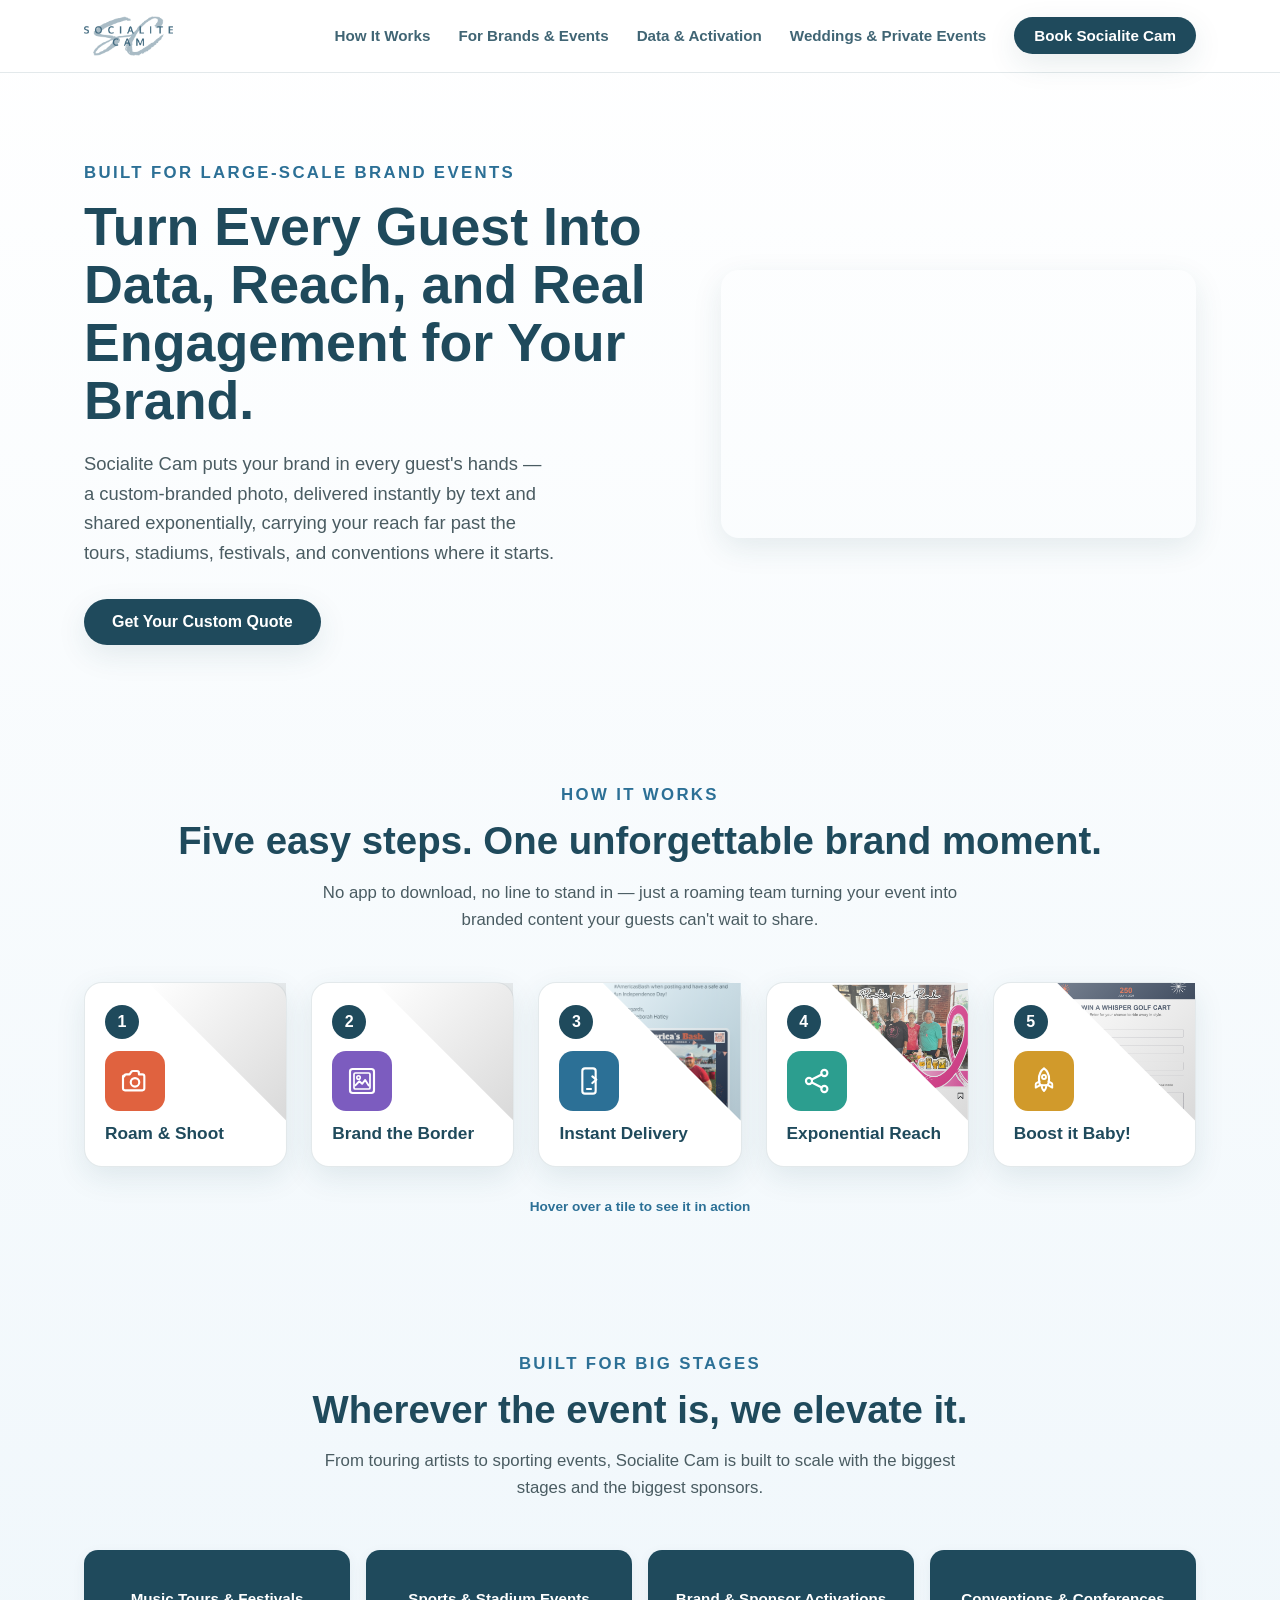
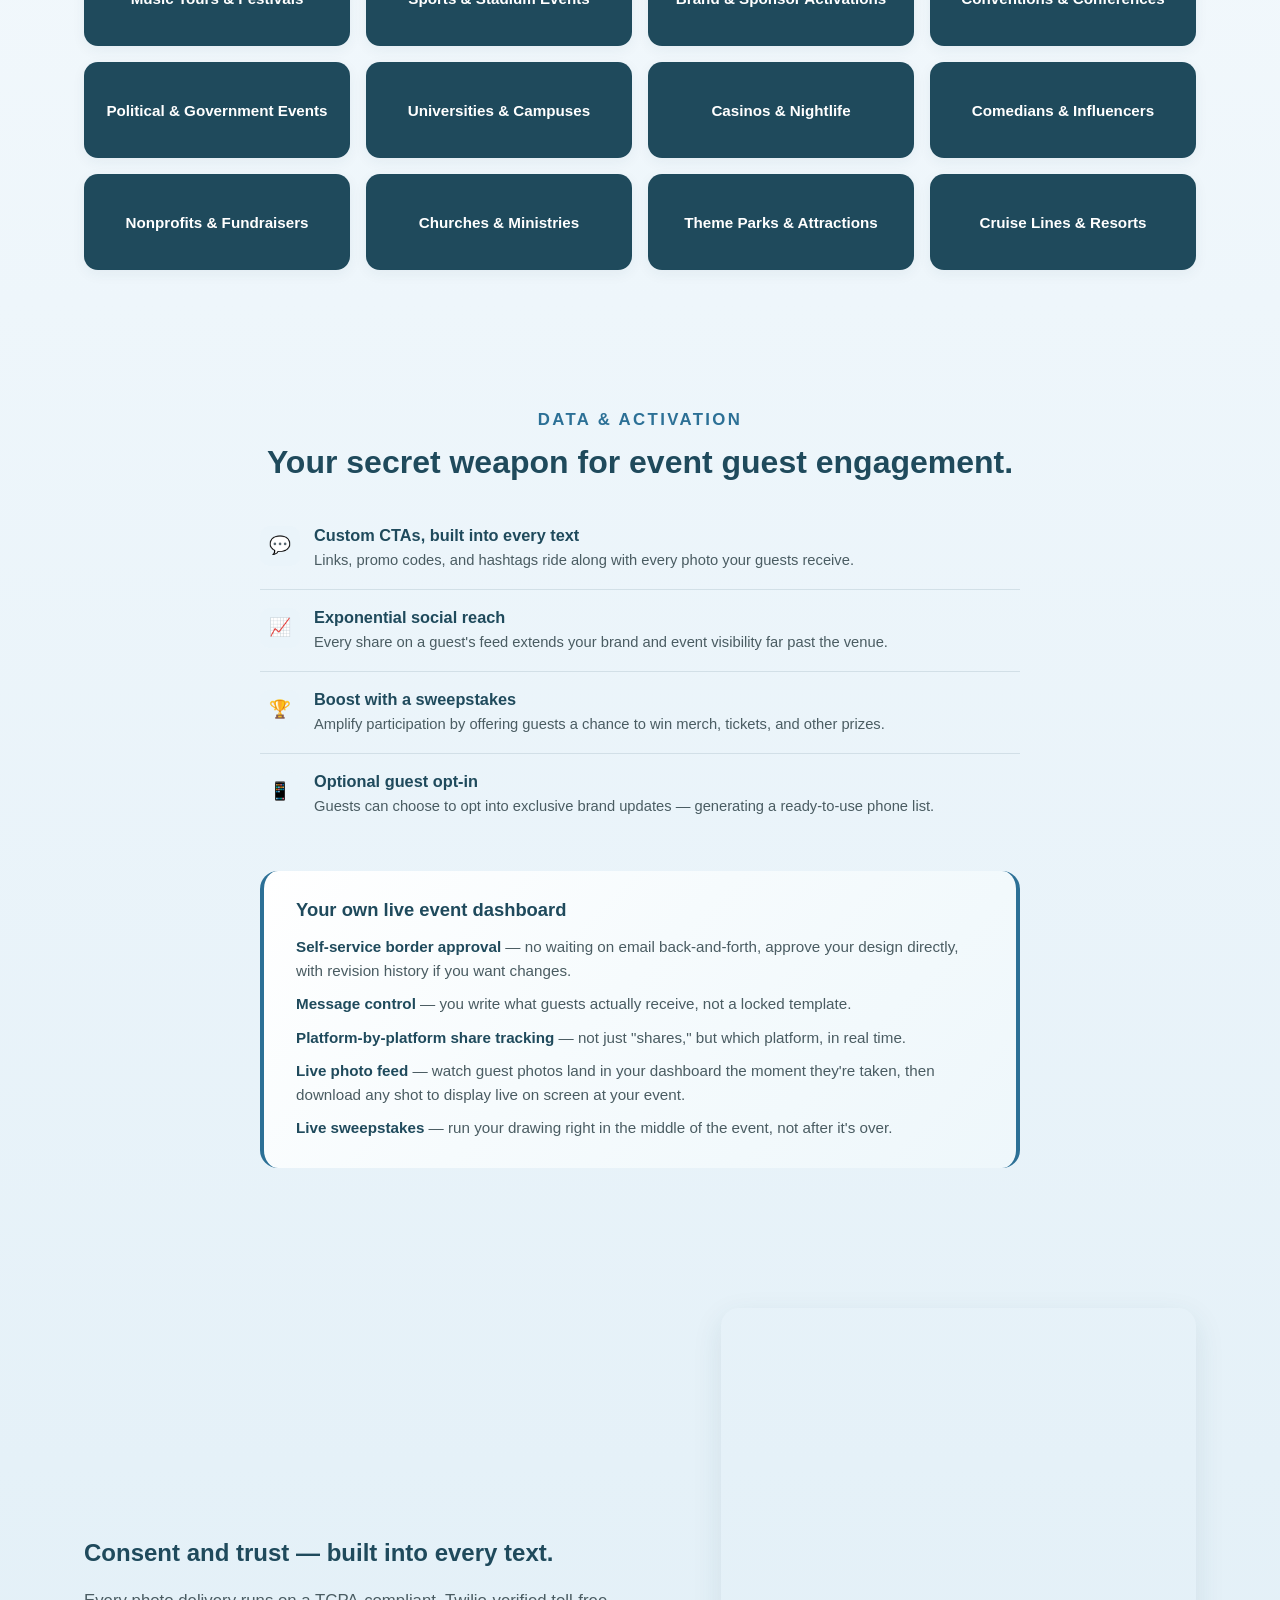
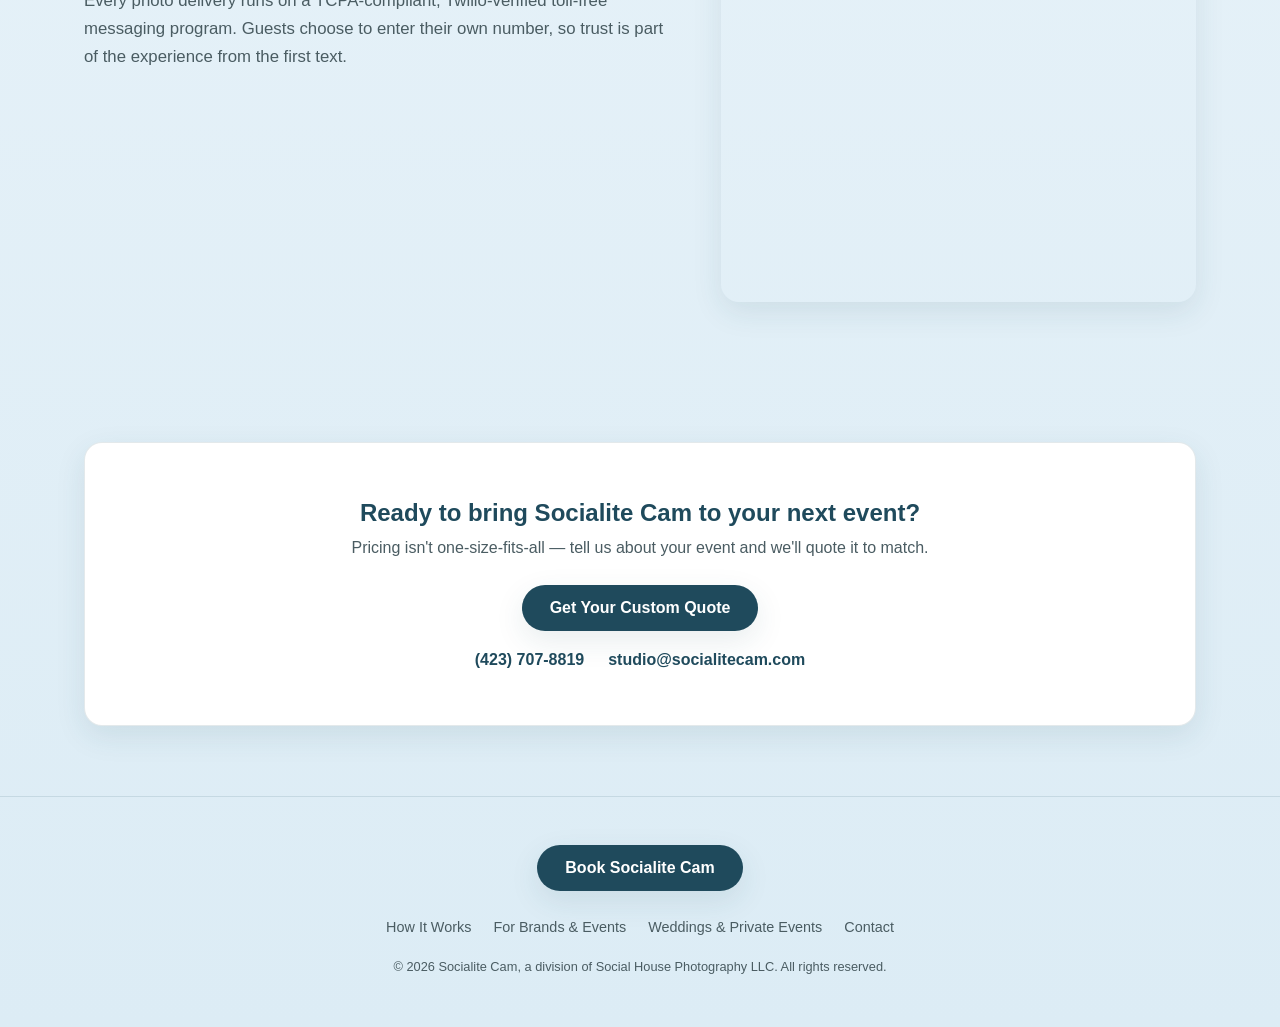
==== commit 0e8cee79: "Swap Brand the Border to a picture-frame icon and Boost it Baby to a rocket icon" ====
--- a/index.html
+++ b/index.html
@@ -67,7 +67,7 @@
         <div class="step-num">2</div>
         <div class="step-fold" style="background-image:url('assets/images/how it works/IMP_0015.JPG')"></div>
         <div class="step-icon step-icon--violet step-icon--lg">
-          <svg viewBox="0 0 24 24" fill="none" xmlns="http://www.w3.org/2000/svg"><rect x="4" y="4" width="16" height="16" rx="2" stroke="white" stroke-width="1.6"/><path d="M4 8h2M4 12h2M4 16h2M18 8h2M18 12h2M18 16h2M8 4v2M12 4v2M16 4v2M8 18v2M12 18v2M16 18v2" stroke="white" stroke-width="1.6" stroke-linecap="round"/></svg>
+          <svg viewBox="0 0 24 24" fill="none" xmlns="http://www.w3.org/2000/svg"><rect x="3" y="3" width="18" height="18" rx="2" stroke="white" stroke-width="1.6"/><rect x="6" y="6" width="12" height="12" rx="1" stroke="white" stroke-width="1.3"/><circle cx="9.4" cy="9.4" r="1.3" stroke="white" stroke-width="1.2"/><path d="M7 15.3l3-3.1 2.1 1.9 2.3-2.9 2.6 4.1" stroke="white" stroke-width="1.4" stroke-linecap="round" stroke-linejoin="round"/></svg>
         </div>
         <h3>Brand the Border</h3>
         <div class="step-visual step-visual--wide">
@@ -103,7 +103,7 @@
         <div class="step-num">5</div>
         <div class="step-fold" style="background-image:url('assets/images/how it works/Boost It Baby.png')"></div>
         <div class="step-icon step-icon--gold step-icon--lg">
-          <svg viewBox="0 0 24 24" fill="none" xmlns="http://www.w3.org/2000/svg"><rect x="4" y="9" width="16" height="10.5" rx="1.5" stroke="white" stroke-width="1.6"/><path d="M4 13h16" stroke="white" stroke-width="1.6"/><path d="M12 9v10.5" stroke="white" stroke-width="1.6"/><path d="M12 9c0-2.2-1.6-3.5-3-3.5S6.5 6.6 6.5 7.8 7.8 9 9 9h3zM12 9c0-2.2 1.6-3.5 3-3.5s2.5 1.1 2.5 2.3S16.2 9 15 9h-3z" stroke="white" stroke-width="1.6" stroke-linejoin="round"/></svg>
+          <svg viewBox="0 0 24 24" fill="none" xmlns="http://www.w3.org/2000/svg"><path d="M12 2.5c2.4 1.7 3.8 4.7 3.8 8.1 0 1.7-.35 3.3-1 4.6H9.2c-.65-1.3-1-2.9-1-4.6 0-3.4 1.4-6.4 3.8-8.1z" stroke="white" stroke-width="1.6" stroke-linejoin="round"/><circle cx="12" cy="9" r="1.5" stroke="white" stroke-width="1.4"/><path d="M8.7 12.2l-2.4 1.4c-.3.17-.5.5-.5.86V17l2.9-1.7" stroke="white" stroke-width="1.4" stroke-linecap="round" stroke-linejoin="round"/><path d="M15.3 12.2l2.4 1.4c.3.17.5.5.5.86V17l-2.9-1.7" stroke="white" stroke-width="1.4" stroke-linecap="round" stroke-linejoin="round"/><path d="M10.3 15.2c-.15 1.7.5 3.2 1.7 4.3 1.2-1.1 1.85-2.6 1.7-4.3" stroke="white" stroke-width="1.4" stroke-linecap="round" stroke-linejoin="round"/></svg>
         </div>
         <h3>Boost it Baby!</h3>
         <div class="step-visual">
--- a/assets/css/style.css
+++ b/assets/css/style.css
@@ -284,15 +284,15 @@
 .step-icon--teal   { background: #2c9e8f; }
 .step-icon--gold   { background: #d19a2b; }
 
-.step-card h3 { margin: 0; font-size: 1.08rem; color: var(--sc-navy); }
+.step-card h3 { position: relative; margin: 0; font-size: 1.08rem; color: var(--sc-navy); z-index: 5; }
 
 /* Folded corner photo peek */
 .step-fold {
   position: absolute;
   top: 0;
   right: 0;
-  width: 46px;
-  height: 46px;
+  width: 138px;
+  height: 138px;
   background-size: cover;
   background-position: center;
   clip-path: polygon(100% 0, 100% 100%, 0 0);
@@ -307,7 +307,7 @@
   background: linear-gradient(135deg, rgba(255, 255, 255, 0.4) 0%, rgba(0, 0, 0, 0.15) 100%);
 }
 
-/* Full reveal: drops below the tile with an arrow pointing back up to it */
+/* Full reveal: drops below the tile in a bordered bubble, with an arrow pointing back up to it */
 .step-visual {
   position: absolute;
   top: 100%;
@@ -317,22 +317,42 @@
   opacity: 0;
   pointer-events: none;
   z-index: 30;
+  display: flex;
+  flex-direction: column;
+  align-items: center;
   text-align: center;
+  background: var(--sc-bg-light);
+  border: 2px solid var(--sc-navy);
+  border-radius: 16px;
+  padding: 14px 14px 16px;
+  box-shadow: 0 16px 36px rgba(0, 0, 0, 0.28);
   transition: opacity 0.3s ease, margin-top 0.3s ease;
 }
 
 .step-visual::before {
   content: "";
   position: absolute;
-  top: -8px;
+  top: -13px;
+  left: 50%;
+  transform: translateX(-50%);
+  width: 0;
+  height: 0;
+  border-left: 11px solid transparent;
+  border-right: 11px solid transparent;
+  border-bottom: 11px solid var(--sc-navy);
+}
+
+.step-visual::after {
+  content: "";
+  position: absolute;
+  top: -9px;
   left: 50%;
   transform: translateX(-50%);
   width: 0;
   height: 0;
   border-left: 9px solid transparent;
   border-right: 9px solid transparent;
-  border-bottom: 9px solid var(--sc-white);
-  filter: drop-shadow(0 -2px 2px rgba(0, 0, 0, 0.08));
+  border-bottom: 9px solid var(--sc-bg-light);
 }
 
 .step-visual .step-reveal-img {
@@ -341,8 +361,7 @@
   max-width: min(360px, 85vw);
   max-height: 55vh;
   object-fit: contain;
-  border-radius: 12px;
-  box-shadow: 0 16px 36px rgba(0, 0, 0, 0.28);
+  border-radius: 10px;
   display: block;
 }
 
@@ -360,15 +379,12 @@
 }
 
 .step-caption {
-  margin: 10px auto 0;
+  margin: 10px 0 0;
   max-width: 260px;
-  background: var(--sc-white);
-  color: var(--sc-ink-soft);
+  color: var(--sc-navy);
   font-size: 0.85rem;
+  font-weight: 500;
   line-height: 1.45;
-  padding: 10px 14px;
-  border-radius: 10px;
-  box-shadow: var(--sc-shadow);
 }
 
 .step-card:hover,
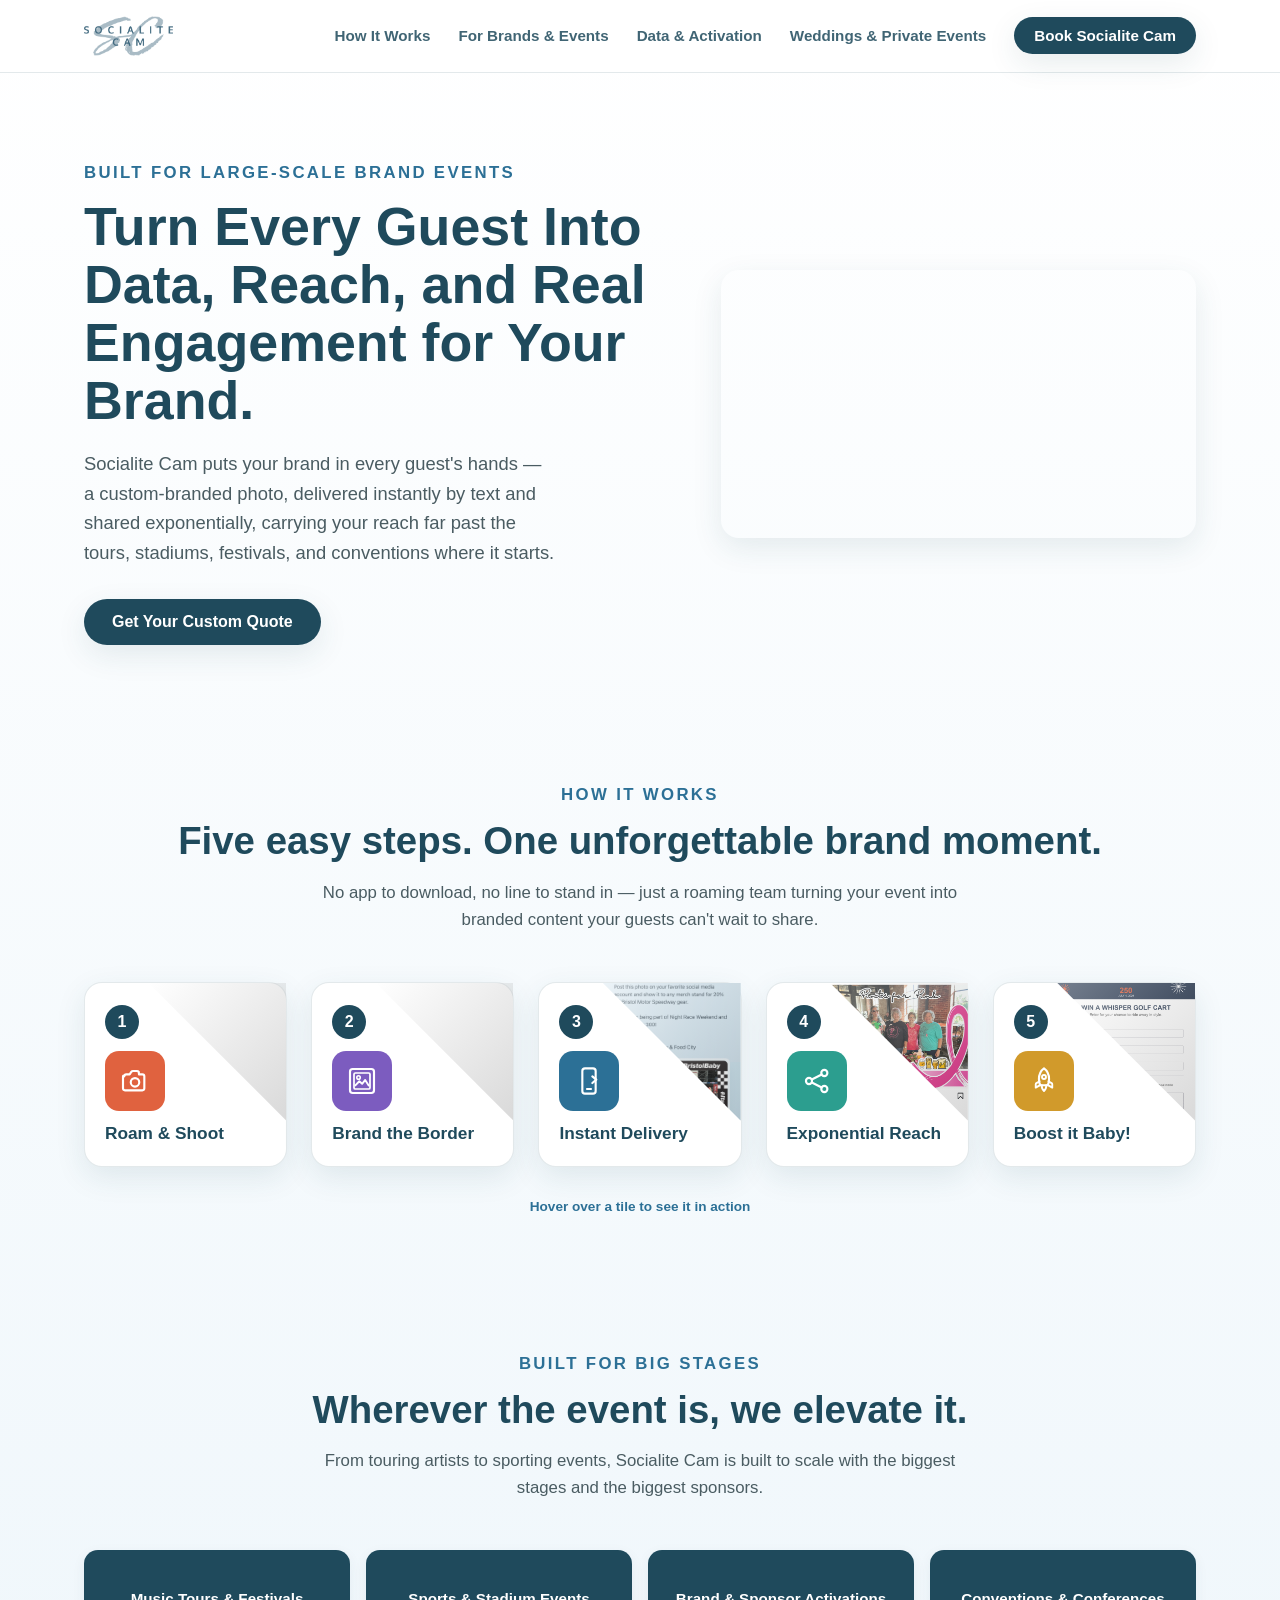
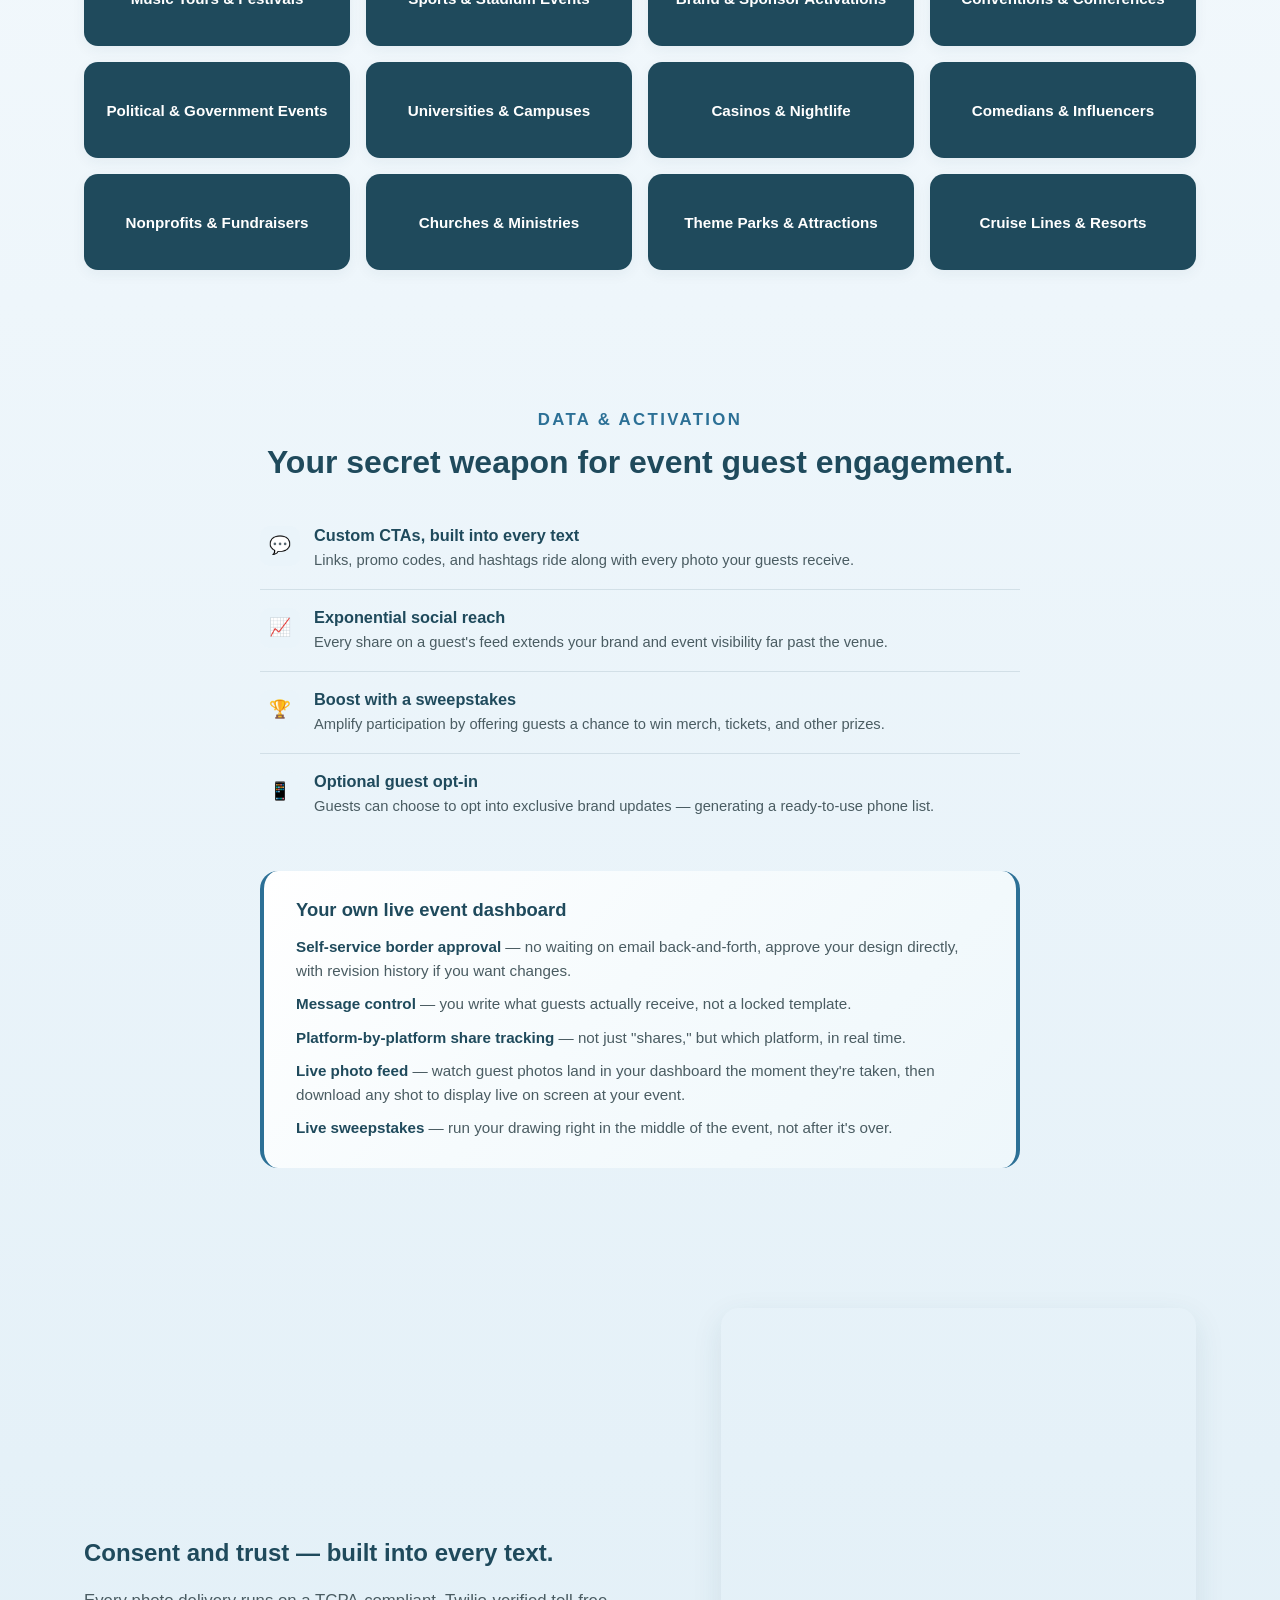
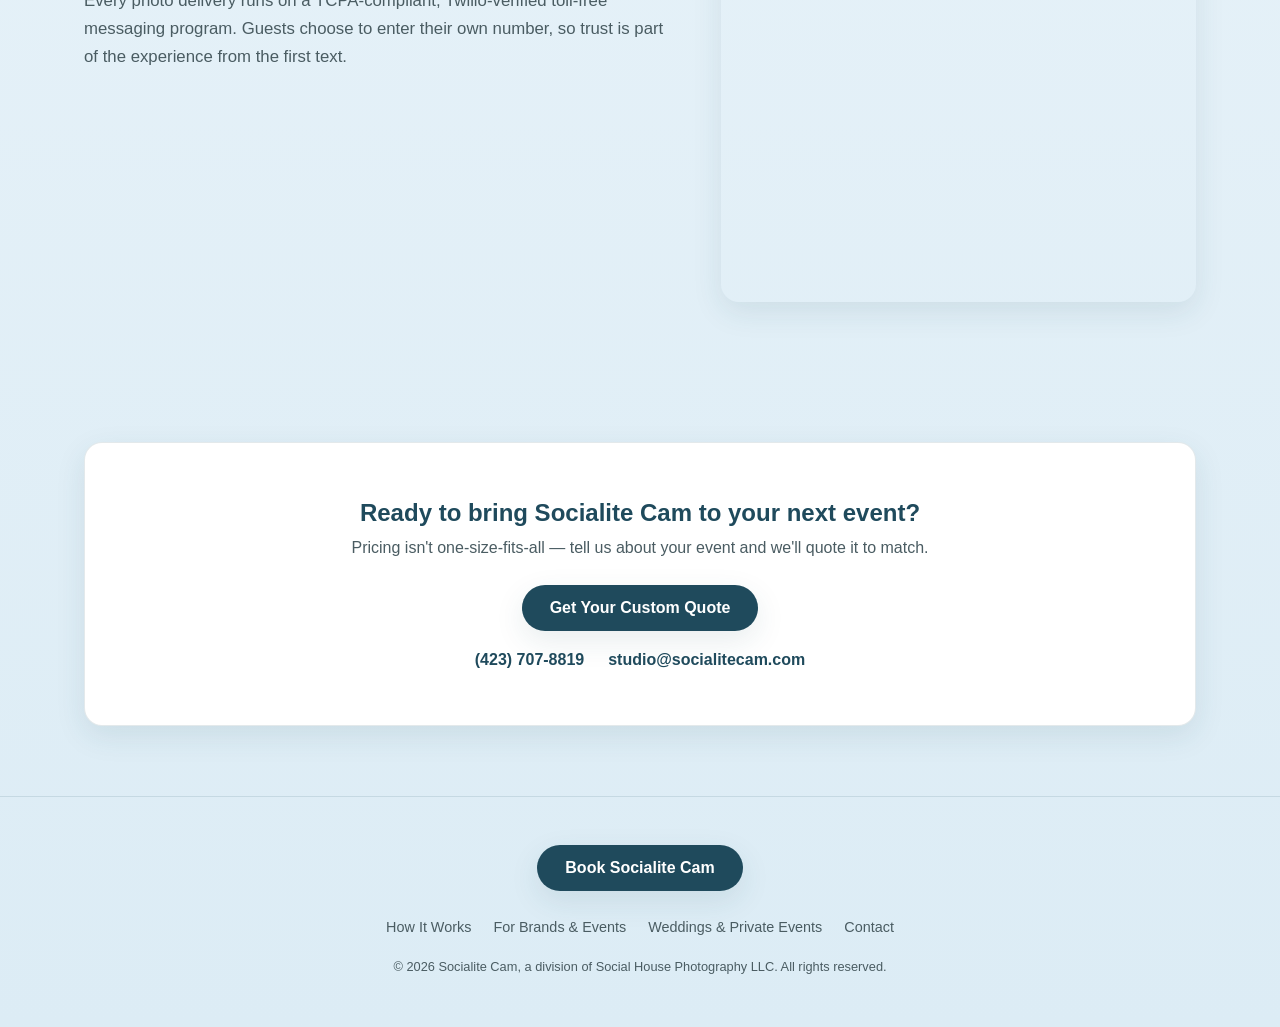
==== commit 309b82fa: "Swap Instant Delivery tile to BMS/Food City 300 mockup with race-ticket giveaway copy" ====
--- a/index.html
+++ b/index.html
@@ -77,13 +77,13 @@
       </div>
       <div class="step-card">
         <div class="step-num">3</div>
-        <div class="step-fold" style="background-image:url('assets/images/how it works/Instant Delivery.png')"></div>
+        <div class="step-fold" style="background-image:url('assets/images/how it works/Instant Delivery - BMS DRAFT (BMS tickets).png')"></div>
         <div class="step-icon step-icon--blue step-icon--lg">
           <svg viewBox="0 0 24 24" fill="none" xmlns="http://www.w3.org/2000/svg"><rect x="7" y="2.5" width="10" height="19" rx="2" stroke="white" stroke-width="1.6"/><path d="M10.5 18h3" stroke="white" stroke-width="1.6" stroke-linecap="round"/><path d="M14.5 8.5l3 2.5-3 2.5" stroke="white" stroke-width="1.6" stroke-linecap="round" stroke-linejoin="round"/></svg>
         </div>
         <h3>Instant Delivery</h3>
         <div class="step-visual">
-          <img class="step-reveal-img" src="assets/images/how it works/Instant Delivery.png" alt="" loading="lazy" />
+          <img class="step-reveal-img" src="assets/images/how it works/Instant Delivery - BMS DRAFT (BMS tickets).png" alt="" loading="lazy" />
           <p class="step-caption">Guests enter their own number and get their branded photo, plus a personalized message, texted to their phone in seconds.</p>
         </div>
       </div>
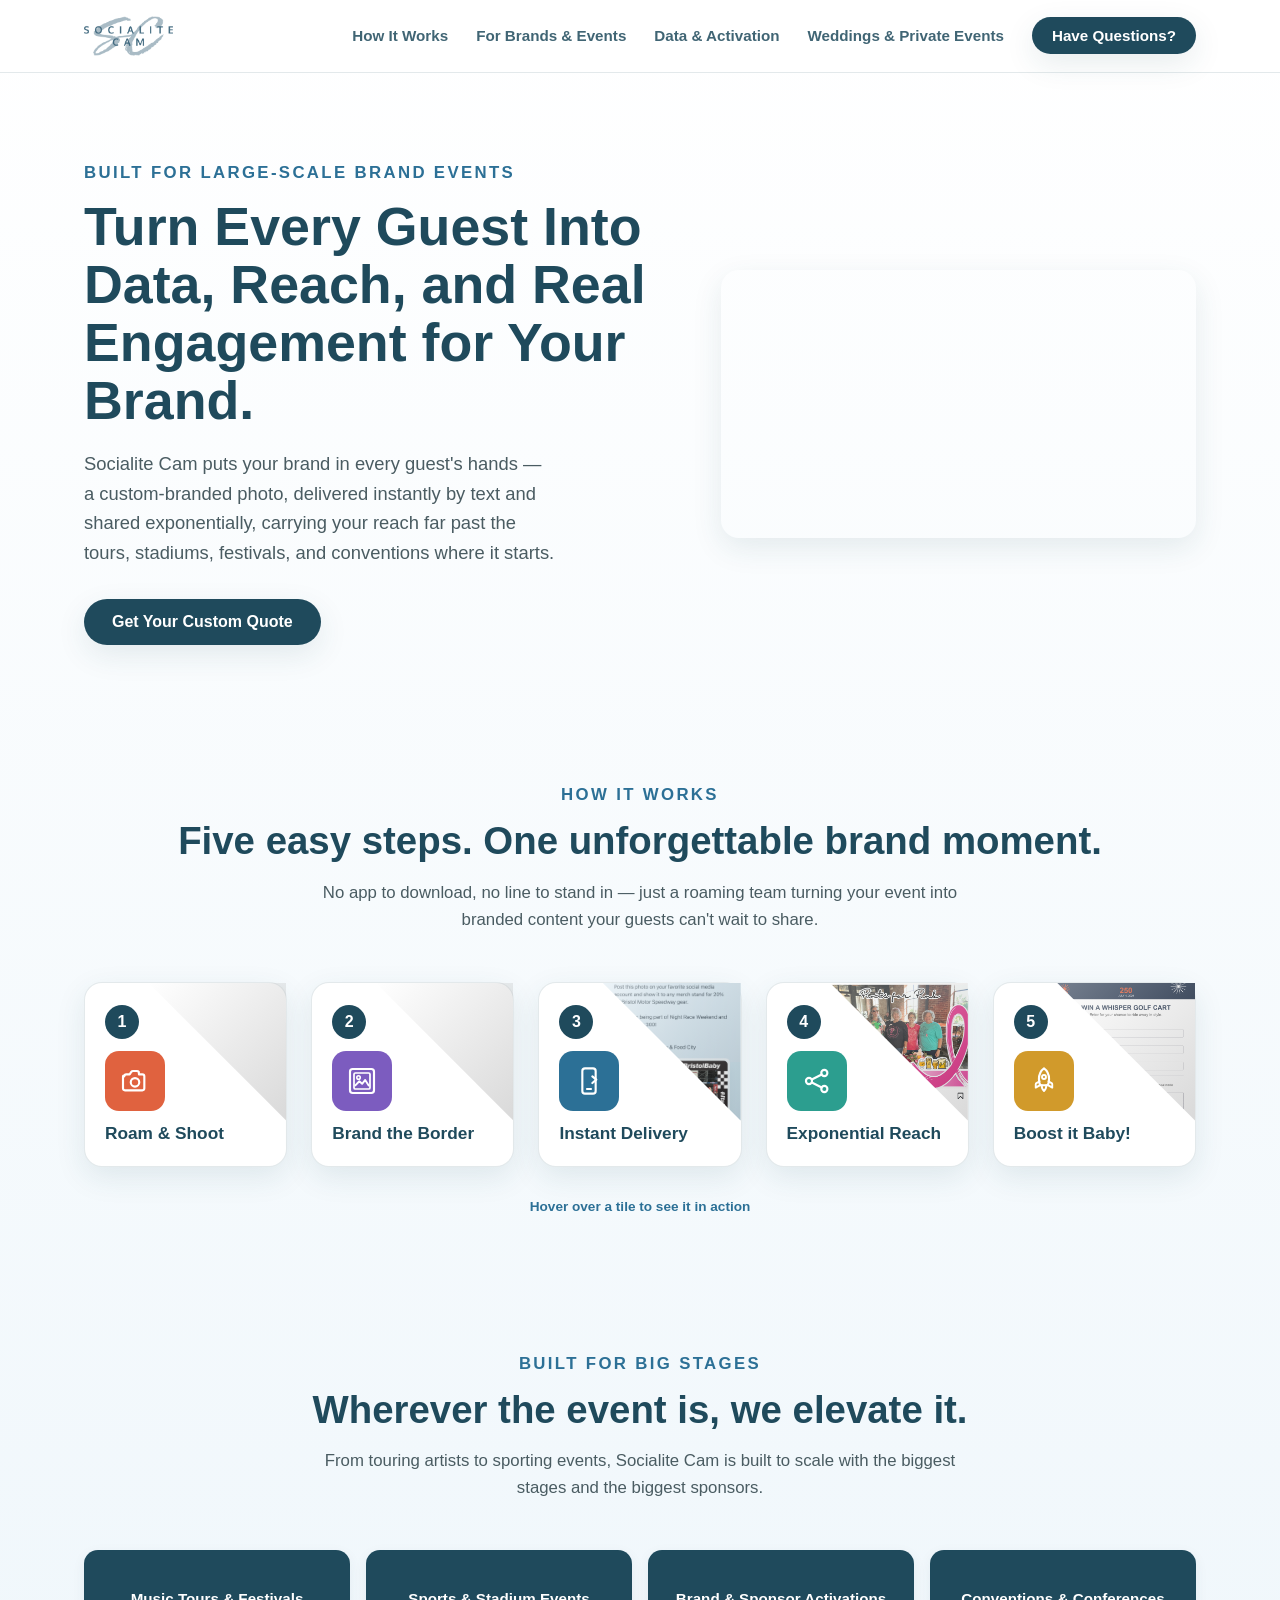
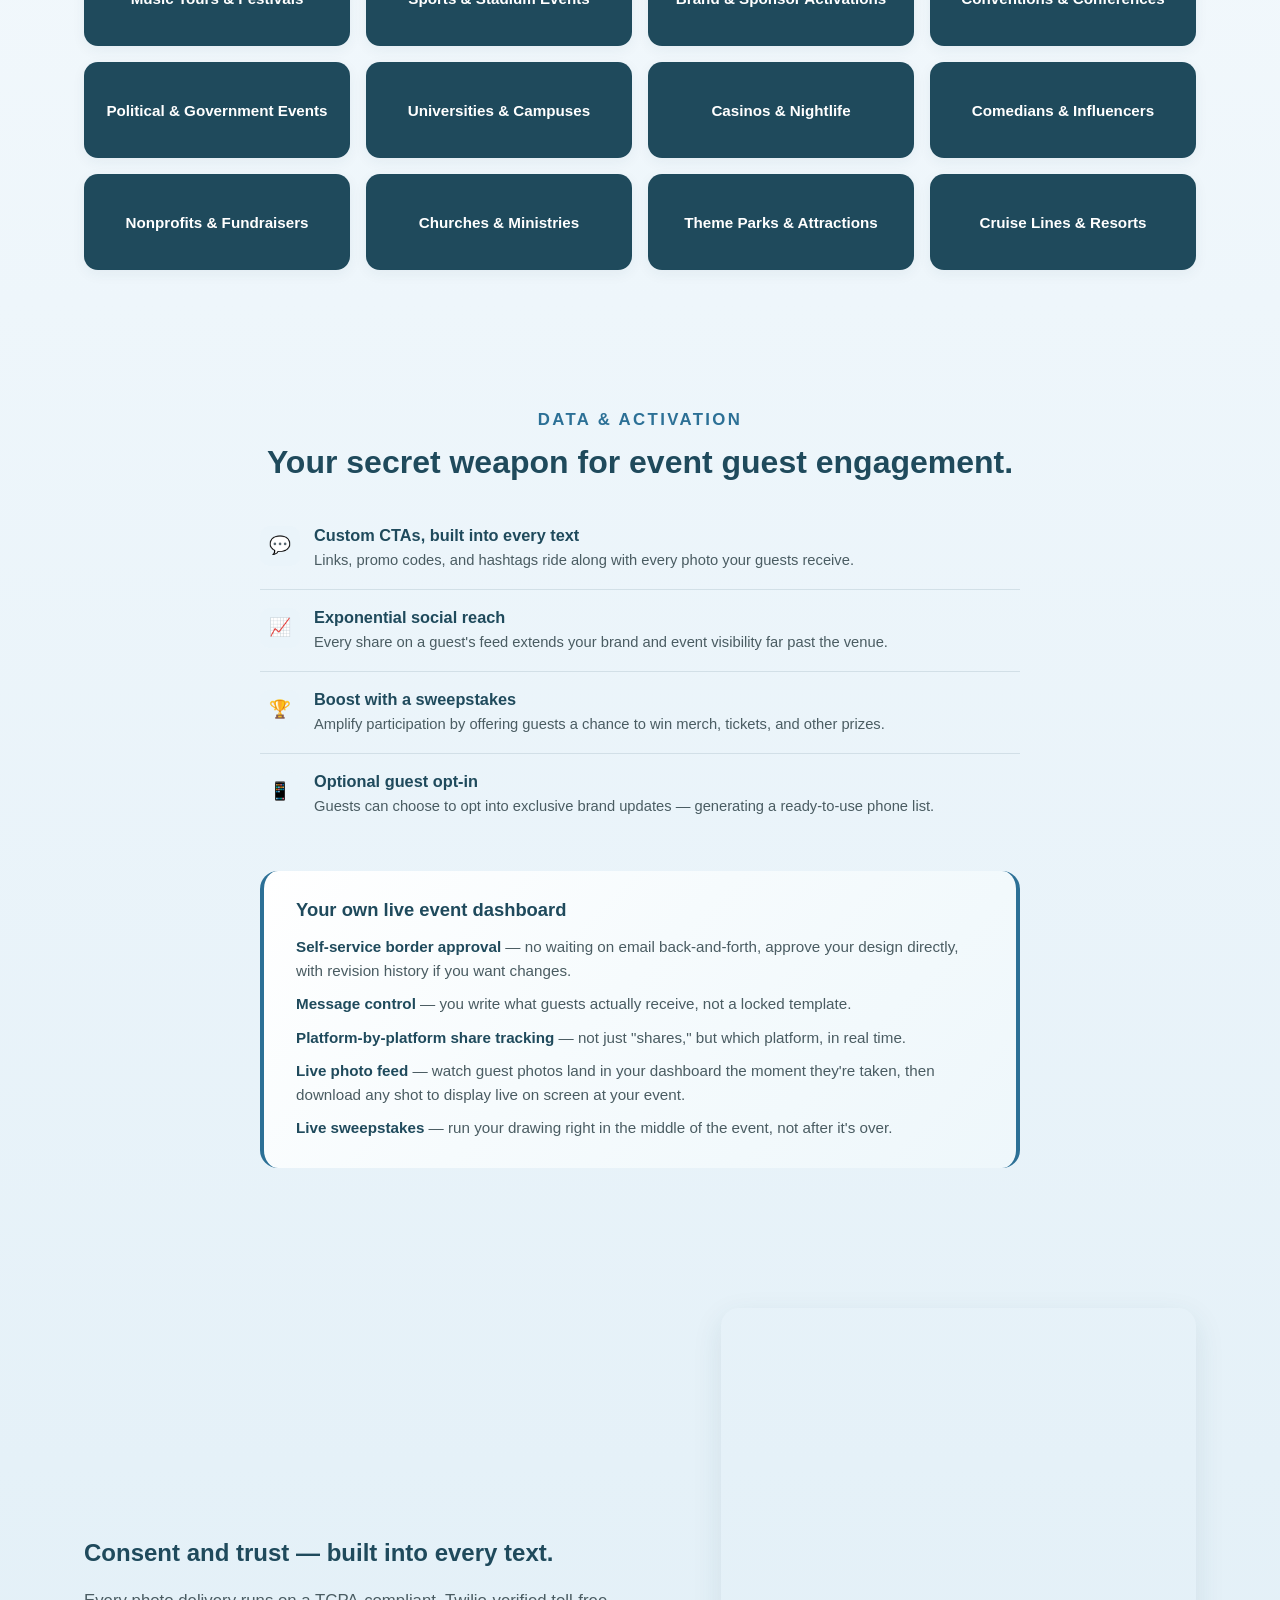
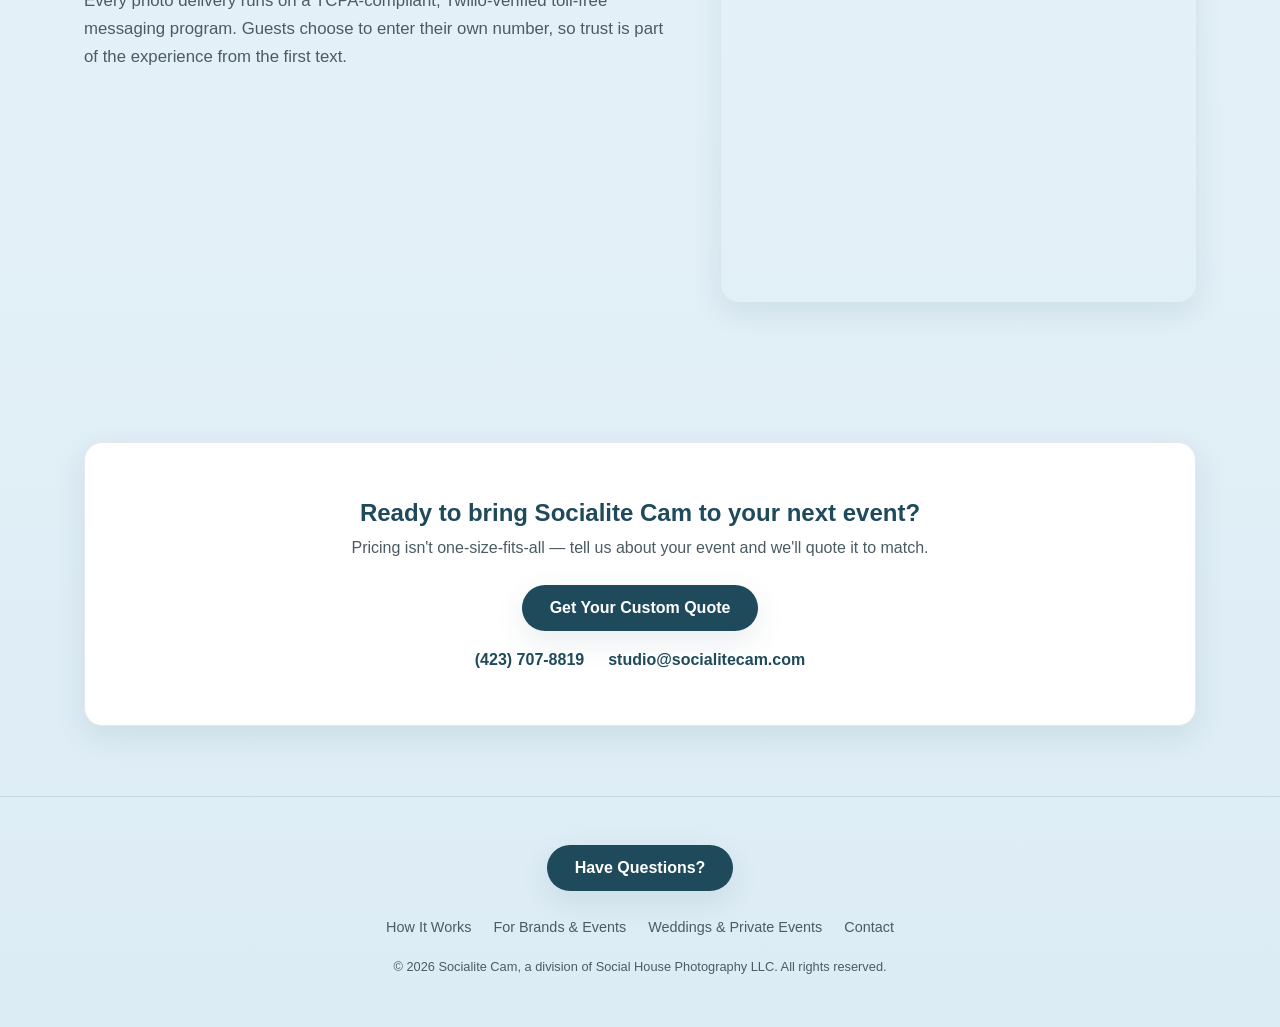
==== commit 873a0813: "Replace Book Socialite Cam buttons with Have Questions popup form (Zoho embed)" ====
--- a/index.html
+++ b/index.html
@@ -6,6 +6,124 @@
 <title>Socialite Cam — The Roaming Photo Experience for Brands Who Think Big</title>
 <meta name="description" content="Socialite Cam is the branded, roaming photo experience for large-scale events — instant MMS delivery, custom activations, and exponential social reach." />
 <link rel="stylesheet" href="assets/css/style.css" />
+<style>
+.zf_lB_Dimmer_325648{
+    position: fixed;
+    top: 0px;
+    left: 0px;
+    right: 0px;
+    bottom: 0px;
+    background: rgb(0, 0, 0);
+    opacity: 0.8;
+    z-index: 10000000;
+}
+
+.zf_lB_Container_325648{
+	position: fixed;
+	background-color: white;
+	margin: 0;
+	margin-right: 0px;
+	padding: 0;
+	height: 1191px;
+	width:  70%;
+	top: 50%;
+	left: 50%;
+	margin-right: -50%;
+	transform: translate(-50%, -50%);
+	border: 7px solid none;
+	max-height: calc(100% - 60px);
+	z-index: 999999;
+	transition: height 0.5s ease;
+	outline : none;
+}
+
+.zf_lB_Wrapper_325648{
+	position: fixed;
+    top: 50%;
+    left: 50%;
+    margin-left: 0;
+    margin-top: -180px;
+    z-index: 10000001;
+}
+
+.zf_main_id_325648{
+	height: calc(100% - 0px);
+	display: flex;
+	overflow-y: auto;
+	overflow-x: hidden;
+}
+
+.zf_lb_closeform_325648 {
+    position: absolute;
+    right: -20px;
+    background: #2f2e2e;
+    padding: 0;
+    border-radius: 50%;
+    width: 34px;
+    height: 34px;
+    top: -15px;
+    cursor: pointer;
+    border: 2px solid #d9d9d9;
+}
+.zf_lb_closeform_325648:before, .zf_lb_closeform_325648:after {
+    position: absolute;
+    left: 16px;
+    content: ' ';
+    height: 19px;
+    width: 2px;
+    top: 7px;
+    background-color: #f7f7f7;
+}
+
+.zf_lb_closeform_325648:before {
+  transform: rotate(45deg);
+}
+.zf_lb_closeform_325648:after {
+  transform: rotate(-45deg);
+}
+
+@media screen and (min-device-width: 10px) and (max-device-width: 380px) {
+   .zf_lB_Container_325648 {
+  width: 270px !important;
+}
+}
+
+@media screen and (min-device-width: 360px) and (max-device-width: 480px) {
+   .zf_lB_Container_325648 {
+  width: 350px !important;
+}
+}
+
+@media screen and (min-device-width: 440px) and (max-device-width: 500px) {
+   .zf_lB_Container_325648 {
+  width: 380px !important;
+}
+}
+
+@media only screen  and (min-width:500px) and (max-width:600px)  {
+ 	.zf_lB_Container_325648 {
+	width: 450px;
+ }
+}
+
+@media only screen  and (min-width:601px) and (max-width:700px)  {
+ 	.zf_lB_Container_325648 {
+	width: 540px;
+ }
+}
+
+@media only screen  and (min-width:700px) and (max-width:800px)  {
+.zf_lB_Container_325648 {
+	width: 650px;
+ }
+}
+
+@media screen and (min-device-width: 801px) and (max-device-width: 1268px) {
+   .zf_lB_Container_325648 {
+  width: 750px !important;
+}
+}
+</style>
 </head>
 <body>
 
@@ -19,7 +137,7 @@
       <li><a href="#for-brands">For Brands &amp; Events</a></li>
       <li><a href="#activation">Data &amp; Activation</a></li>
       <li><a href="weddings.html">Weddings &amp; Private Events</a></li>
-      <li><a href="#contact" class="nav-cta">Book Socialite Cam</a></li>
+      <li><a href="#" id="navHaveQuestions" class="nav-cta">Have Questions?</a></li>
     </ul>
     <button class="nav-toggle" aria-label="Toggle menu">&#9776;</button>
   </div>
@@ -222,7 +340,7 @@
 
 <footer class="site-footer">
   <div class="wrap footer-top">
-    <a href="mailto:studio@socialitecam.com" class="btn btn-primary">Book Socialite Cam</a>
+    <a href="#" id="footerHaveQuestions" class="btn btn-primary">Have Questions?</a>
   </div>
   <div class="wrap">
     <ul class="footer-links">
@@ -235,6 +353,209 @@
   <p class="footer-fine">&copy; 2026 Socialite Cam, a division of Social House Photography LLC. All rights reserved.</p>
 </footer>
 
+<script type="text/javascript">(function() {
+	try{
+
+			if( document.readyState == "complete" ){
+				onloadActions_325648();
+			}  else {
+			  	window.addEventListener('load', function (){
+			  		onloadActions_325648();
+			  	}, false);
+			}
+
+			function onloadActions_325648(){
+				constructDiv_325648();
+				loadZForm_325648();
+			}
+
+			function constructDiv_325648(){
+				var iframeDiv = document.createElement("div");
+				iframeDiv.setAttribute('id','tl5ns2jz2NL9_pJl-wGn8orQzpkWcm2bD6pz955GYqs_325648');
+				iframeDiv.setAttribute('class','zf_main_id_325648');
+
+				var closeFormDiv = document.createElement("div");
+				closeFormDiv.setAttribute('id','deleteform_325648');
+				closeFormDiv.setAttribute('class','zf_lb_closeform_325648');
+				closeFormDiv.setAttribute('tabindex', 0);
+
+
+				var containerDiv = document.createElement("div");
+				containerDiv.setAttribute('id','containerDiv_325648');
+				containerDiv.setAttribute('class','zf_lB_Container_325648 ');
+				containerDiv.appendChild(iframeDiv);
+				containerDiv.appendChild(closeFormDiv);
+
+				var wrapperDiv = document.createElement("div");
+				wrapperDiv.setAttribute('class','zf_lB_Wrapper_325648');
+				wrapperDiv.appendChild(containerDiv);
+
+
+				var dimmerDiv = document.createElement("div");
+				dimmerDiv.setAttribute('class','zf_lB_Dimmer_325648');
+				dimmerDiv.setAttribute('elname','popup_box');
+
+				var mainDiv = document.createElement("div");
+				mainDiv.setAttribute('id','formsLightBox_325648');
+				mainDiv.style.display = "none";
+				mainDiv.appendChild(wrapperDiv);
+				mainDiv.appendChild(dimmerDiv);
+
+				document.body.appendChild(mainDiv);
+
+			}
+
+			window.showZForm_325648 = function(){
+				var iframe = document.getElementById("tl5ns2jz2NL9_pJl-wGn8orQzpkWcm2bD6pz955GYqs_325648").getElementsByTagName("iframe")[0];
+				if(iframe == undefined ||iframe.length == 0){
+					loadZForm_325648();
+
+				}
+				document.getElementById("formsLightBox_325648").style.display = "block";
+				document.body.style.overflow = "hidden";
+				setTimeout(function() {
+				    var containerDiv = document.getElementById("containerDiv_325648");
+				    containerDiv.setAttribute('tabindex', '-1');
+				    containerDiv.focus();
+				}, 100);
+			}
+
+			function deleteZForm_325648() {
+				var divCont = document.getElementById("formsLightBox_325648");
+				divCont.style.display="none";
+				document.body.style.overflow = "";
+
+				var iframe = document.getElementById("tl5ns2jz2NL9_pJl-wGn8orQzpkWcm2bD6pz955GYqs_325648").getElementsByTagName("iframe")[0];
+				iframe.remove();
+			}
+
+			function loadZForm_325648() {
+				var iframe = document.getElementById("tl5ns2jz2NL9_pJl-wGn8orQzpkWcm2bD6pz955GYqs_325648").getElementsByTagName("iframe")[0];
+				if(iframe == undefined ||iframe.length == 0){
+					var f = document.createElement("iframe");
+					f.src = getsrcurlZForm_325648('https://forms.zohopublic.com/socialhousephotography/form/WelcometotheSocialiteCamexperience/formperma/tl5ns2jz2NL9_pJl-wGn8orQzpkWcm2bD6pz955GYqs?zf_rszfm=1');
+
+					f.style.border="none";
+					f.style.minWidth="100%";
+					f.style.overflow="hidden";
+					var d = document.getElementById("tl5ns2jz2NL9_pJl-wGn8orQzpkWcm2bD6pz955GYqs_325648");
+					d.appendChild(f);
+
+					var deleteForm = document.getElementById("deleteform_325648");
+					deleteForm.onclick =  deleteZForm_325648;
+					deleteForm.addEventListener("keydown", function (event) {
+						if (event.key === "Enter" || event.keyCode === 13 || event.key === " " || event.keyCode === 32) {
+							event.preventDefault();
+							deleteZForm_325648();
+						}
+					});
+
+
+
+					window.addEventListener('message', function (){
+						var evntData = event.data;
+						if( evntData && evntData.constructor == String ){
+							var zf_ifrm_data = evntData.split("|");
+							if ( zf_ifrm_data.length == 2 || zf_ifrm_data.length == 3 ) {
+								var zf_perma = zf_ifrm_data[0];
+								var zf_ifrm_ht_nw = ( parseInt(zf_ifrm_data[1], 10) + 15 ) + "px";
+								var iframe = document.getElementById("tl5ns2jz2NL9_pJl-wGn8orQzpkWcm2bD6pz955GYqs_325648").getElementsByTagName("iframe")[0];
+								if ( (iframe.src).indexOf('formperma') > 0 && (iframe.src).indexOf(zf_perma) > 0 ) {
+									var prevIframeHeight = iframe.style.height;
+
+									var zf_tout = false;
+									if( zf_ifrm_data.length == 3 ) {
+									    iframe.scrollIntoView();
+									    zf_tout = true;
+									}
+
+									if ( prevIframeHeight != zf_ifrm_ht_nw ) {
+										if( zf_tout ) {
+											setTimeout(function(){
+										        iframe.style.minHeight = zf_ifrm_ht_nw;
+												var containerDiv = document.getElementById("containerDiv_325648");
+												containerDiv.style.height=zf_ifrm_ht_nw;
+										    },500);
+										} else {
+										    iframe.style.minHeight = zf_ifrm_ht_nw;
+											var containerDiv = document.getElementById("containerDiv_325648");
+											containerDiv.style.height=zf_ifrm_ht_nw;
+										}
+									}
+								}
+							}
+						}
+
+					}, false);
+				}
+			}
+
+
+
+			function getsrcurlZForm_325648(zf_src) {
+				try {
+
+					if ( typeof ZFAdvLead !== "undefined" && typeof zfutm_zfAdvLead !== "undefined" ) {
+						for( var prmIdx = 0 ; prmIdx < ZFAdvLead.utmPNameArr.length ; prmIdx ++ ) {
+				        	var utmPm = ZFAdvLead.utmPNameArr[ prmIdx ];
+				        	var utmVal = zfutm_zfAdvLead.zfautm_gC_enc( ZFAdvLead.utmPNameArr[ prmIdx ] );
+					        if ( typeof utmVal !== "undefined" ) {
+					          if ( utmVal != "" ){
+					            if(zf_src.indexOf('?') > 0){
+					              zf_src = zf_src+'&'+utmPm+'='+utmVal;//No I18N
+					            }else{
+					              zf_src = zf_src+'?'+utmPm+'='+utmVal;//No I18N
+					            }
+					          }
+					        }
+				      	}
+					}
+
+					if ( typeof ZFLead !== "undefined" && typeof zfutm_zfLead !== "undefined" ) {
+						for( var prmIdx = 0 ; prmIdx < ZFLead.utmPNameArr.length ; prmIdx ++ ) {
+				        	var utmPm = ZFLead.utmPNameArr[ prmIdx ];
+				        	var utmVal = zfutm_zfLead.zfutm_gC_enc( ZFLead.utmPNameArr[ prmIdx ] );
+					        if ( typeof utmVal !== "undefined" ) {
+					          if ( utmVal != "" ){
+					            if(zf_src.indexOf('?') > 0){
+					              zf_src = zf_src+'&'+utmPm+'='+utmVal;//No I18N
+					            }else{
+					              zf_src = zf_src+'?'+utmPm+'='+utmVal;//No I18N
+					            }
+					          }
+					        }
+				      	}
+					}
+					if (!((new RegExp("[?&]referrername=")).test(zf_src))) {
+            var rfr = window.location.href;
+
+            try {
+                rfr = window.self !== window.top ?
+                    window.top.location.href :
+                    (/^https?:\/\/[\w.-]+\.[a-zA-Z]{2,}/i.test(rfr) ? rfr : "");
+            } catch (e) {}
+
+            if (rfr && rfr !== "") {
+                if (rfr.length > 1800) {
+                    var queryIndex = rfr.indexOf('?');
+                    if (queryIndex > -1) {
+                        rfr = rfr.substring(0, queryIndex);
+                    }
+                    if (rfr.length > 1800) {
+                        rfr = rfr.substring(0, 1800);
+                    }
+                }
+                zf_src += ((zf_src.indexOf('?') > 0) ? '&' : '?') + 'referrername=' + encodeURIComponent(rfr);
+            }
+        }
+				}catch(e){}
+				return zf_src;
+			}
+
+
+	}catch(e){}
+})();
+</script>
 <script src="assets/js/main.js"></script>
 </body>
 </html>
